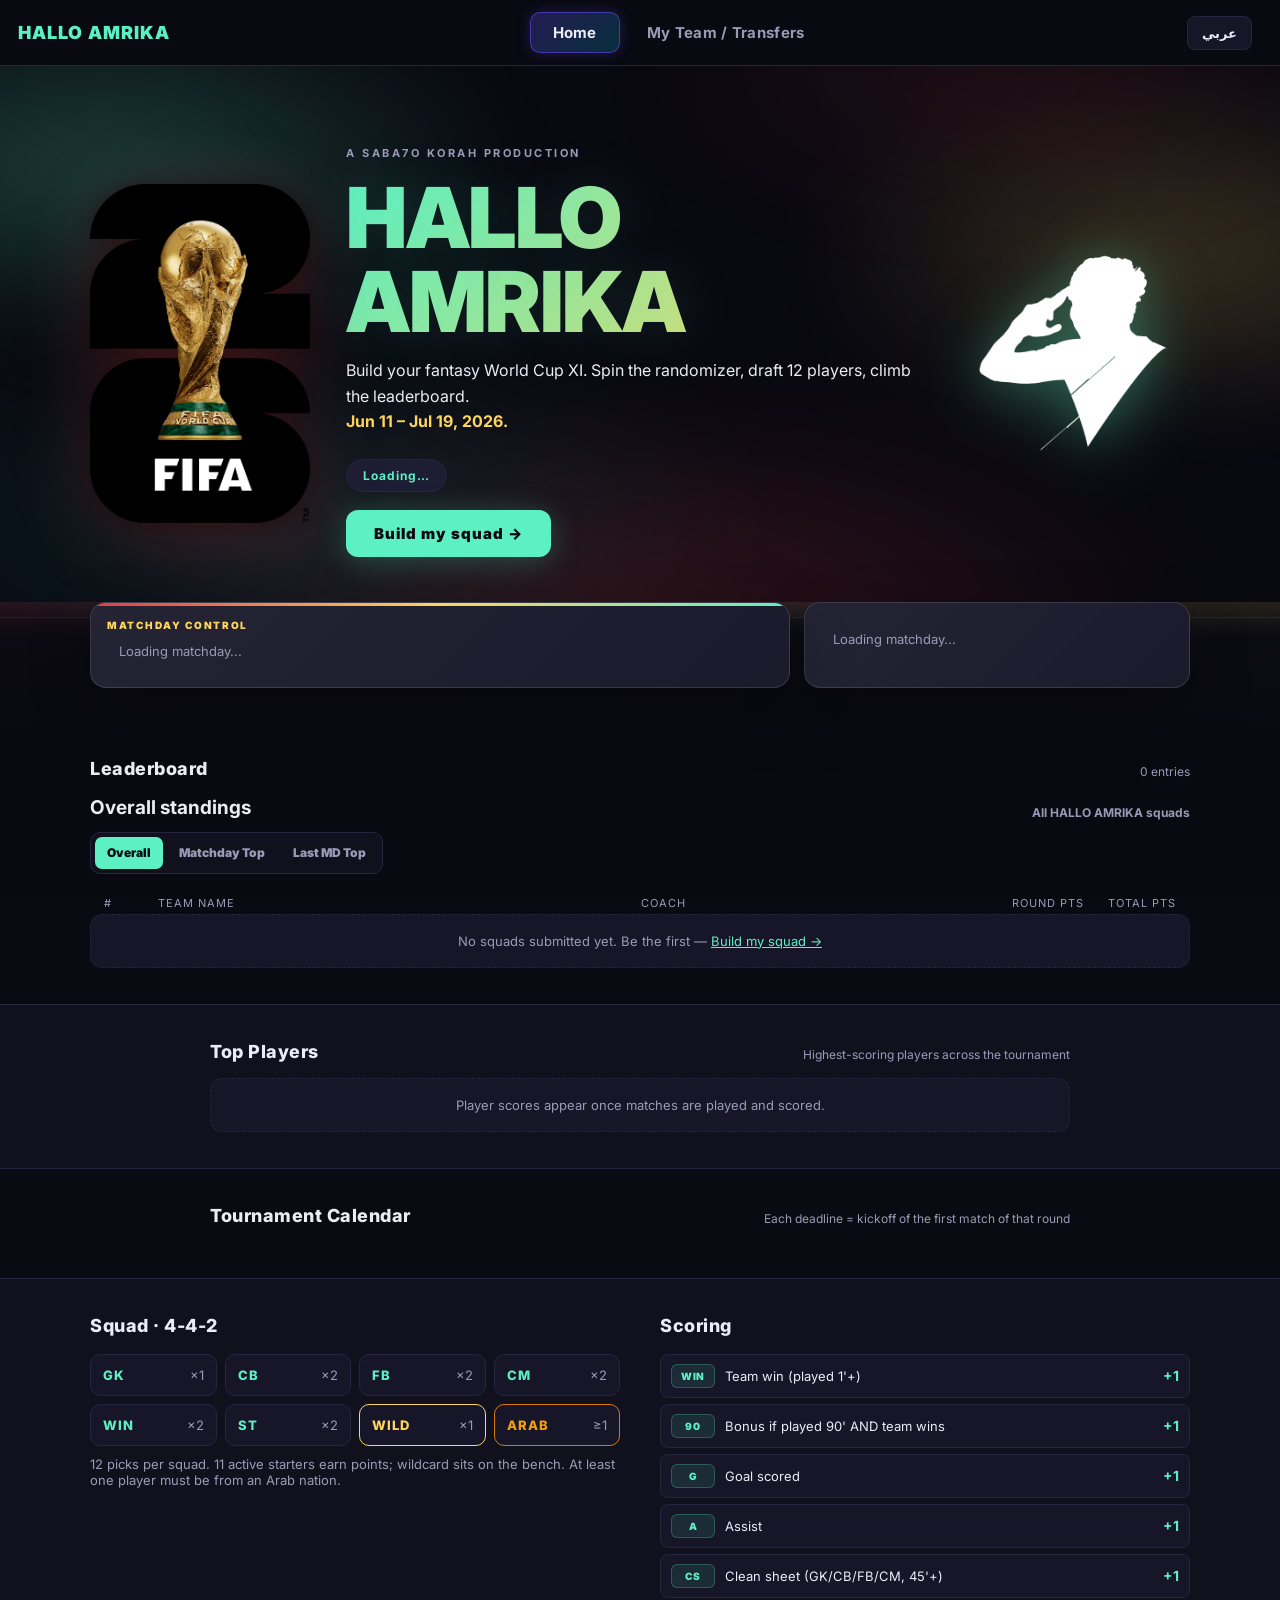
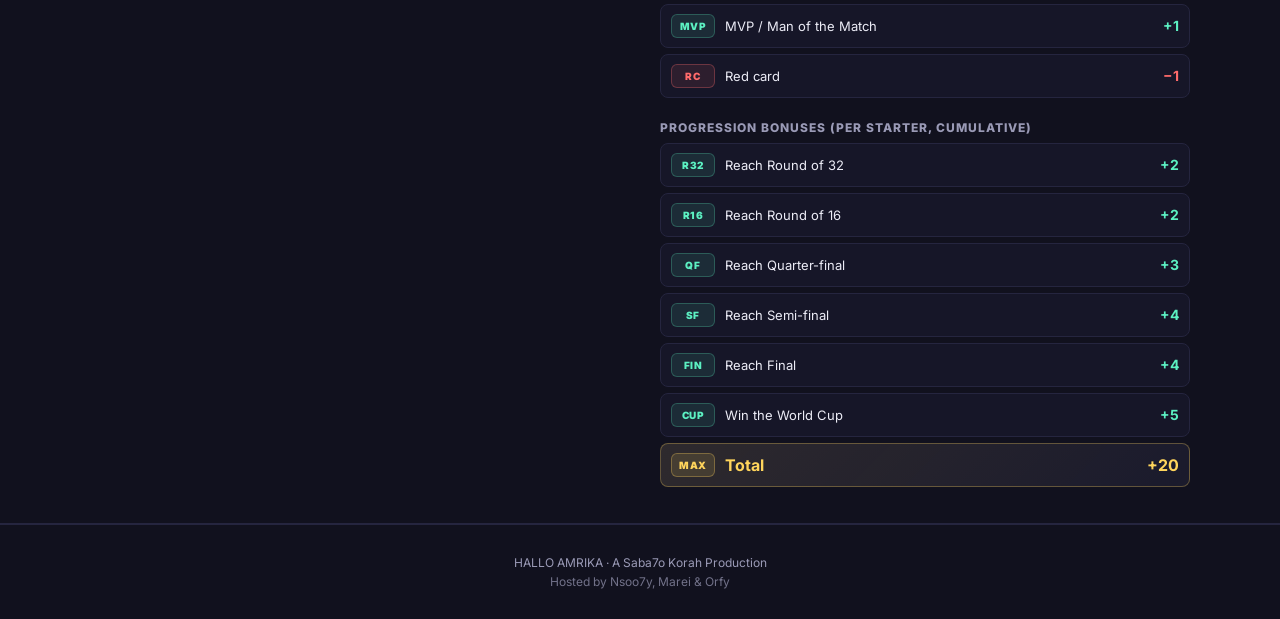
==== index.html @ 68423f2a "QF window UI copy: replace stale R16 labels with QF - tx.btn, tx.left, tx.wild.sub, tx.outpick now s" ====
<!DOCTYPE html>
<html lang="en">
<head>
<meta charset="UTF-8" />
<meta name="viewport" content="width=device-width, initial-scale=1.0" />
<title>HALLO AMRIKA · هاللو أمريكا</title>
<meta name="description" content="ابني فرقتك لتحدي صباحو كورة كأس العالم ٢٠٢٦. Spin a nation, draft 12 players, climb the leaderboard." />
<meta name="theme-color" content="#0a0a12" />

<!-- OpenGraph for WhatsApp / iMessage / Facebook -->
<meta property="og:type" content="website" />
<meta property="og:site_name" content="HALLO AMRIKA" />
<meta property="og:title" content="HALLO AMRIKA · هاللو أمريكا" />
<meta property="og:description" content="ابني فرقتك لتحدي صباحو كورة كأس العالم ٢٠٢٦. Spin, draft 12 players, climb the leaderboard." />
<meta property="og:url" content="https://halloamrika.saba7okorah.com/" />
<meta property="og:image" content="https://halloamrika.saba7okorah.com/assets/wc26-logo.png" />
<meta property="og:image:width" content="960" />
<meta property="og:image:height" content="1482" />

<!-- Twitter / X -->
<meta name="twitter:card" content="summary_large_image" />
<meta name="twitter:title" content="HALLO AMRIKA · هاللو أمريكا" />
<meta name="twitter:description" content="ابني فرقتك لتحدي صباحو كورة كأس العالم ٢٠٢٦" />
<meta name="twitter:image" content="https://halloamrika.saba7okorah.com/assets/wc26-logo.png" />
<link rel="preconnect" href="https://fonts.googleapis.com" />
<link rel="preconnect" href="https://fonts.gstatic.com" crossorigin />
<link href="https://fonts.googleapis.com/css2?family=Inter:wght@400;500;600;700;800;900&display=swap" rel="stylesheet" />
<link rel="stylesheet" href="styles.css?v=20260626-r32window" />
</head>
<body>

<header class="topbar has-menu">
  <a href="index.html" class="brand">
    <span class="brand-mark" data-i18n="brand.mark">HALLO AMRIKA</span>
  </a>
  <button class="hdr-menu-btn" type="button" aria-label="Menu" aria-expanded="false">
    <span></span><span></span><span></span>
  </button>
  <nav class="hdr-tabs">
    <a href="index.html" class="hdr-tab active" data-i18n="tab.home">Home</a>
    <a href="team.html"  class="hdr-tab"        data-i18n="tab.team">My Team</a>
  </nav>
  <div class="hdr-right">
    <button class="hdr-btn" id="langToggle" title="عربي / English">عربي</button>
    <span id="authSlot" class="auth-slot-inline"></span>
  </div>
</header>

<div id="lockBanner" data-i18n="lock.banner" style="display:none;background:linear-gradient(90deg,#1a1330,#2a1648);color:#fff;text-align:center;padding:12px 16px;font-size:14px;font-weight:600;border-bottom:1px solid var(--line);">
  🔒 Deadline passed — the site is updating. Check back soon for live standings.
</div>

<section class="hero">
  <div class="hero-inner hero-split">
    <div class="hero-art wc-art">
      <img src="assets/wc26-logo.png" alt="2026 FIFA World Cup" />
    </div>
    <div class="hero-text">
      <div class="hero-eyebrow" data-i18n="hero.eyebrow">A Saba7o Korah Production</div>
      <h1 class="hero-title" data-i18n="brand.mark">HALLO AMRIKA</h1>
      <p class="hero-tag" data-i18n="hero.tag">Build your fantasy World Cup XI. Spin the randomizer, draft 12 players, climb the leaderboard.<br/><b>Jun 11 – Jul 19, 2026.</b></p>
      <div class="hero-status" id="heroStatus" data-i18n="hero.loading">Loading…</div>
      <div>
        <a href="build.html" class="hero-cta" id="ctaBuild" data-i18n="cta.build">Build my squad →</a>
        </div>
    </div>
    <div class="hero-art saba-art">
      <img src="assets/saba7o-koraa.png" alt="Saba7o Koraa" />
    </div>
  </div>
</section>

<section class="matchday-hub" id="matchdayHub">
  <div class="matchday-inner">
    <div class="matchday-panel matchday-panel-main">
      <div class="matchday-kicker" data-i18n="hub.kicker">Matchday Control</div>
      <div id="matchdayBoard" class="matchday-board">
        <div class="hub-skeleton" data-i18n="hub.loading">Loading matchday...</div>
      </div>
    </div>
    <div class="matchday-panel user-dashboard" id="userDashboard">
      <div class="hub-skeleton" data-i18n="hub.loading">Loading matchday...</div>
    </div>
  </div>
</section>

<section class="strip strip-alt" id="mySquadStrip" style="display:none;">
  <div class="strip-inner" style="max-width:760px;">
    <div class="pool-head">
      <h2 class="strip-title" style="margin:0;" data-i18n="mysquad.title">My Squad</h2>
      <div id="mySquadMeta" class="pool-stats"></div>
    </div>
    <div id="mySquadCard"></div>
  </div>
</section>

<section class="strip" id="leaderboard">
  <div class="strip-inner">
    <div class="pool-head">
      <h2 class="strip-title" style="margin:0;" data-i18n="lb.title">Leaderboard</h2>
      <div style="display:flex;gap:10px;align-items:center;flex-wrap:wrap;">
        <button id="jumpToMeBtn" class="hdr-btn" style="display:none;font-size:11px;padding:6px 10px;" data-i18n="lb.jumpme">🎯 Jump to my rank</button>
        <div class="pool-stats" id="lbStats">0 entries</div>
      </div>
    </div>
    <div id="scoringStatusCard" class="score-status-card" style="display:none;"></div>
    <div id="myRankCard" class="my-rank-card" style="display:none;"></div>
    <div id="featuredLeagueCard" class="mini-league-card" style="display:none;"></div>

    <div class="overall-league-head">
      <h3 data-i18n="overall.title">Overall standings</h3>
      <p data-i18n="overall.sub">All HALLO AMRIKA squads</p>
    </div>

    <div class="lb-tabs" id="lbTabs" aria-label="Leaderboard views">
      <button type="button" class="lb-tab active" data-lb-mode="overall" data-i18n="lb.tab.overall">Overall</button>
      <button type="button" class="lb-tab" data-lb-mode="topscorers" data-i18n="lb.tab.topscorers">Matchday Top</button>
      <button type="button" class="lb-tab" data-lb-mode="lasttopscorers" data-i18n="lb.tab.lasttopscorers">Last MD Top</button>
    </div>
    <div class="lb-head">
      <div>#</div><div data-i18n="lb.team">TEAM NAME</div><div data-i18n="lb.owner">OWNER</div><div style="text-align:right;" data-i18n="lb.roundpts">ROUND PTS</div><div style="text-align:right;" data-i18n="lb.totalpts">TOTAL PTS</div>
    </div>
    <div class="lb-table" id="lbTable">
      <div class="lb-empty" data-i18n="lb.empty">No scoring data yet. Standings update after each match.</div>
    </div>
  </div>
</section>

<section class="strip strip-alt" id="topPlayersStrip">
  <div class="strip-inner" style="max-width:860px;">
    <div class="pool-head">
      <h2 class="strip-title" style="margin:0;" data-i18n="players.title">Top Players</h2>
      <div class="pool-stats" data-i18n="players.sub">Highest-scoring players across the tournament</div>
    </div>
    <div id="topPlayersBoard" class="pl-board">
      <div class="lb-empty" data-i18n="players.empty">Player scores appear once matches are played and scored.</div>
    </div>
  </div>
</section>

<section class="strip" id="calendar">
  <div class="strip-inner" style="max-width:860px;">
    <div class="pool-head">
      <h2 class="strip-title" style="margin:0;" data-i18n="cal.title">Tournament Calendar</h2>
      <div class="pool-stats" data-i18n="cal.sub">Deadline = kickoff of the first match of each round</div>
    </div>
    <div class="cal-grid" id="calGrid"></div>
  </div>
</section>

<section class="strip strip-alt">
  <div class="strip-inner two-col">
    <div>
      <h2 class="strip-title" data-i18n="squad.title">Squad · 4-4-2</h2>
      <div class="squad-grid">
        <div class="sq-cell"><span class="sq-pos" data-i18n="pos.gk">GK</span> <span class="sq-n">×1</span></div>
        <div class="sq-cell"><span class="sq-pos" data-i18n="pos.cb">CB</span> <span class="sq-n">×2</span></div>
        <div class="sq-cell"><span class="sq-pos" data-i18n="pos.fb">FB</span> <span class="sq-n">×2</span></div>
        <div class="sq-cell"><span class="sq-pos" data-i18n="pos.cm">CM</span> <span class="sq-n">×2</span></div>
        <div class="sq-cell"><span class="sq-pos" data-i18n="pos.win">WIN</span> <span class="sq-n">×2</span></div>
        <div class="sq-cell"><span class="sq-pos" data-i18n="pos.st">ST</span> <span class="sq-n">×2</span></div>
        <div class="sq-cell wild"><span class="sq-pos" data-i18n="pos.wild">WILD</span> <span class="sq-n">×1</span></div>
        <div class="sq-cell arab"><span class="sq-pos" data-i18n="pos.arab">ARAB</span> <span class="sq-n">≥1</span></div>
      </div>
      <p class="strip-note" data-i18n="squad.note">12 picks per squad. 11 active starters earn points; wildcard sits on the bench. At least one player must be from an Arab nation.</p>
    </div>
    <div>
      <h2 class="strip-title" data-i18n="scoring.title">Scoring</h2>
      <div class="rules-grid">
        <div class="rule-card"><span class="rule-code">WIN</span><span data-i18n="rule.win">Team win (played 1'+)</span><b>+1</b></div>
        <div class="rule-card"><span class="rule-code">90</span><span data-i18n="rule.90">Bonus if full 90'</span><b>+1</b></div>
        <div class="rule-card"><span class="rule-code">G</span><span data-i18n="rule.goal">Goal scored</span><b>+1</b></div>
        <div class="rule-card"><span class="rule-code">A</span><span data-i18n="rule.assist">Assist</span><b>+1</b></div>
        <div class="rule-card"><span class="rule-code">CS</span><span data-i18n="rule.cs">Clean sheet (GK/CB/FB/CM, 45'+)</span><b>+1</b></div>
        <div class="rule-card"><span class="rule-code">MVP</span><span data-i18n="rule.mvp">MVP / Man of the Match</span><b>+1</b></div>
        <div class="rule-card danger"><span class="rule-code">RC</span><span data-i18n="rule.red">Red card</span><b>−1</b></div>
      </div>

      <h3 class="rules-subhead" data-i18n="prog.title">Progression bonuses (per starter, cumulative)</h3>
      <div class="rules-grid progression">
        <div class="rule-card"><span class="rule-code">R32</span><span data-i18n="prog.r32">Reach Round of 32</span><b>+2</b></div>
        <div class="rule-card"><span class="rule-code">R16</span><span data-i18n="prog.r16">Reach Round of 16</span><b>+2</b></div>
        <div class="rule-card"><span class="rule-code">QF</span><span data-i18n="prog.qf">Reach Quarter-final</span><b>+3</b></div>
        <div class="rule-card"><span class="rule-code">SF</span><span data-i18n="prog.sf">Reach Semi-final</span><b>+4</b></div>
        <div class="rule-card"><span class="rule-code">FIN</span><span data-i18n="prog.final">Reach Final</span><b>+4</b></div>
        <div class="rule-card"><span class="rule-code">CUP</span><span data-i18n="prog.champ">Win the World Cup</span><b>+5</b></div>
        <div class="rule-card total"><span class="rule-code">MAX</span><span><b data-i18n="prog.total">Total</b></span><b>+20</b></div>
      </div>
    </div>
  </div>
</section>

<!-- Player Pool — hidden but kept in the DOM so audience.js (which still
     queries #poolList/#poolStats/etc.) doesn't throw on null elements.
     The Top Players widget + transfer modal replace its UX. -->
<section class="strip" style="display:none;">
  <div class="strip-inner">
    <div class="pool-head">
      <h2 class="strip-title" data-i18n="pool.title">Player Pool</h2>
      <div class="pool-stats" id="poolStats"></div>
    </div>
    <div class="pool-filters">
      <input id="filterSearch" />
      <select id="filterCat"></select>
      <select id="filterNation"></select>
      <select id="filterRole"><option value=""></option></select>
      <label class="pool-toggle"><input type="checkbox" id="filterArab" /></label>
    </div>
    <div class="pool-list" id="poolList"></div>
    <div class="pool-more" id="poolMore"></div>
  </div>
</section>

<footer class="footer">
  <div data-i18n="footer.line1">HALLO AMRIKA · A Saba7o Korah Production</div>
  <div class="footer-sub" data-i18n="footer.line2">Hosted by Nsoo7y, Marei &amp; Orfy</div>
</footer>

<script type="module" src="js/i18n.js?v=20260709-qf3"></script>
<script type="module" src="audience.js?v=20260709-qf3"></script>
</body>
</html>
---- styles.css ----
:root {
  --bg: #0a0a12;
  --bg-2: #11111e;
  --panel: #161628;
  --panel-2: #1d1d33;
  --line: #25253f;
  --text: #ececf6;
  --text-dim: #9a9ab6;
  --accent: #5cf0c2;
  --accent-2: #ffd55c;
  --wc-red: #e63946;       /* WC26 host accent — Mexico/USA/Canada warm */
  --wc-cyan: #2dd4bf;
  --pitch-green: #1d6b3a;
  --pitch-green-2: #1a5e34;
  --danger: #ff6b6b;
}

* { box-sizing: border-box; margin: 0; padding: 0; }
html, body {
  color: var(--text); font-family: "Inter", system-ui, sans-serif; min-height: 100vh;
}
body {
  background-color: var(--bg);
  position: relative;
  overflow-x: hidden;
}
/* Subtle grain layer */
body::before {
  content: "";
  position: fixed; inset: 0;
  background-image: url("data:image/svg+xml;utf8,<svg xmlns='http://www.w3.org/2000/svg' width='200' height='200'><filter id='n'><feTurbulence type='fractalNoise' baseFrequency='0.9' numOctaves='2' stitchTiles='stitch'/><feColorMatrix values='0 0 0 0 0  0 0 0 0 0  0 0 0 0 0  0 0 0 0.05 0'/></filter><rect width='100%25' height='100%25' filter='url(%23n)'/></svg>");
  pointer-events: none; z-index: 0; opacity: 0.6;
}
body > * { position: relative; z-index: 1; }
button { font-family: inherit; cursor: pointer; border: none; background: none; color: inherit; }
input { font-family: inherit; }
.hidden { display: none !important; }

/* ── topbar ──────────────────────────────── */
.topbar {
  display: flex; align-items: center; justify-content: space-between;
  padding: 12px 18px; border-bottom: 1px solid var(--line);
  background: rgba(10, 10, 18, 0.85); backdrop-filter: blur(8px);
  position: sticky; top: 0; z-index: 10;
}
.brand {
  display: flex; align-items: baseline; gap: 10px;
  text-decoration: none; color: inherit;
}
.brand-mark { font-weight: 900; letter-spacing: 1px; font-size: 18px; color: var(--accent); }
.brand-sub { color: var(--text-dim); font-size: 13px; }
.round-pill {
  background: var(--panel-2); border: 1px solid var(--line);
  padding: 6px 12px; border-radius: 999px; font-size: 12px;
  font-weight: 600; letter-spacing: 0.5px;
}
.icon-btn {
  width: 36px; height: 36px; border-radius: 8px;
  background: var(--panel); border: 1px solid var(--line);
  font-size: 18px;
}
.icon-btn:hover { background: var(--panel-2); }

.hdr-right { display: flex; align-items: center; gap: 10px; }
.hdr-btn {
  background: var(--panel); border: 1px solid var(--line);
  padding: 8px 14px; border-radius: 8px; font-size: 13px; font-weight: 700; color: var(--text);
  text-decoration: none;
}
.hdr-btn:hover { background: var(--panel-2); }
.hdr-btn.primary { background: var(--accent); color: #0a0a12; border-color: var(--accent); }
.hdr-link { color: var(--text-dim); font-size: 13px; text-decoration: none; }
.hdr-link:hover { color: var(--text); }
.hdr-email { color: var(--text-dim); font-size: 12px; }
.auth-slot-inline { display: inline-flex; align-items: center; gap: 8px; }
.hdr-menu-btn {
  display: none;
  width: 40px; height: 40px;
  place-items: center;
  gap: 4px;
  background: var(--panel);
  border: 1px solid var(--line);
  border-radius: 8px;
  padding: 9px;
}
.hdr-menu-btn span {
  display: block;
  width: 18px; height: 2px;
  border-radius: 2px;
  background: var(--text);
}
.hdr-menu-btn[aria-expanded="true"] {
  border-color: var(--accent);
  background: var(--panel-2);
}

.league-banner {
  background: var(--panel-2); border-bottom: 1px solid var(--line);
  padding: 8px 18px; font-size: 13px; text-align: center;
  color: var(--accent);
}
.league-banner b { color: var(--text); }

/* ── setup screen ────────────────────────── */
.setup { padding: 48px 20px 80px; }
.setup-inner { max-width: 720px; margin: 0 auto; text-align: center; }
.setup-title { font-size: 34px; font-weight: 800; margin-bottom: 8px; }
.setup-sub { color: var(--text-dim); margin-bottom: 36px; }
.setup-step { margin-bottom: 28px; text-align: left; }
.setup-step-label {
  font-size: 12px; letter-spacing: 1px; text-transform: uppercase;
  color: var(--text-dim); margin-bottom: 12px;
}
.formation-grid {
  display: grid; grid-template-columns: repeat(auto-fit, minmax(140px, 1fr));
  gap: 10px;
}
.formation-card {
  background: var(--panel); border: 1px solid var(--line);
  border-radius: 12px; padding: 16px; text-align: center;
  transition: border-color 0.15s, transform 0.15s;
}
.formation-card:hover { border-color: var(--accent); transform: translateY(-2px); }
.formation-card.selected { border-color: var(--accent); background: var(--panel-2); }
.formation-card-name { font-weight: 800; font-size: 18px; }
.formation-card-desc { color: var(--text-dim); font-size: 12px; margin-top: 4px; }

.setup-start {
  margin-top: 16px;
  padding: 14px 28px; background: var(--accent); color: #0a0a12;
  border-radius: 12px; font-weight: 800; font-size: 16px;
  transition: opacity 0.15s, transform 0.15s;
}
.setup-start:disabled { opacity: 0.4; cursor: not-allowed; }
.setup-start:not(:disabled):hover { transform: translateY(-2px); }

/* ── game screen ─────────────────────────── */
.game {
  display: grid; grid-template-columns: 1fr 1fr; gap: 18px;
  padding: 18px; max-width: 1240px; margin: 0 auto;
  min-height: calc(100vh - 60px);
}
@media (max-width: 900px) {
  .game { grid-template-columns: 1fr; }
}
.left-col, .pitch-col { display: flex; flex-direction: column; }

/* ── spin pane ───────────────────────────── */
.spin-pane {
  background: var(--panel); border: 1px solid var(--line); border-radius: 16px;
  padding: 32px 24px; text-align: center;
}
.pot-banner {
  display: inline-block;
  background: var(--panel-2); border: 1px solid var(--line);
  padding: 8px 16px; border-radius: 999px;
  font-size: 12px; font-weight: 700; letter-spacing: 1px;
  color: var(--accent); margin-bottom: 6px;
}
.pot-banner .pot-sub {
  color: var(--text-dim); margin-left: 6px; font-weight: 500; letter-spacing: 0.5px;
}
.reels {
  display: grid; grid-template-columns: 1fr 1.5fr; gap: 14px;
  margin: 14px 0 8px;
}
.reel {
  background: var(--bg-2); border: 1px solid var(--line); border-radius: 12px;
  padding: 18px 12px; display: flex; flex-direction: column; align-items: center;
  gap: 6px; min-height: 110px; justify-content: center;
}
.reel-label {
  font-size: 10px; letter-spacing: 1.5px; color: var(--text-dim); font-weight: 700;
}
.reel-value {
  font-size: 38px; font-weight: 900; letter-spacing: 0.5px;
}
.reel-flag .reel-value { font-size: 56px; line-height: 1; }
.reel.spinning .reel-value { animation: spin 0.06s linear infinite; }
@keyframes spin { from { transform: translateY(-3px); } to { transform: translateY(3px); } }

.reel-captions {
  display: grid; grid-template-columns: 1fr 1.5fr; gap: 14px;
  color: var(--text-dim); font-size: 11px; letter-spacing: 1px;
  margin-bottom: 22px;
}

.spin-btn {
  display: block; width: 100%; padding: 16px;
  background: var(--accent); color: #0a0a12; border-radius: 12px;
  font-weight: 900; font-size: 18px; letter-spacing: 1.5px;
  transition: transform 0.15s, opacity 0.15s;
}
.spin-btn:hover { transform: translateY(-2px); }
.spin-btn:disabled { opacity: 0.4; cursor: not-allowed; transform: none; }
.spin-hint { margin-top: 14px; color: var(--text-dim); font-size: 13px; }
.needed-hint {
  margin-top: 8px; color: var(--accent-2); font-size: 13px; font-weight: 600;
}

/* ── draft pane ──────────────────────────── */
.draft-pane {
  background: var(--panel); border: 1px solid var(--line); border-radius: 16px;
  padding: 18px; display: flex; flex-direction: column;
  flex: 1; min-height: 0;
}
.draft-head { display: flex; justify-content: space-between; align-items: center; gap: 12px; }
.draft-title { display: flex; align-items: center; gap: 8px; font-weight: 800; font-size: 18px; }
.draft-title #draftFlag { font-size: 26px; }
.draft-group {
  font-size: 11px; padding: 3px 8px; border-radius: 999px;
  background: var(--panel-2); color: var(--text-dim); font-weight: 700;
}
.draft-search {
  background: var(--bg-2); border: 1px solid var(--line); border-radius: 8px;
  padding: 8px 12px; color: var(--text); width: 180px; font-size: 13px;
}
.draft-subhead {
  display: flex; justify-content: space-between; align-items: center;
  margin: 14px 0 8px;
}
.draft-instruct { color: var(--text-dim); font-size: 12px; }
.draft-cols { display: flex; gap: 14px; font-style: normal; }
.draft-cols i {
  font-size: 10px; color: var(--text-dim); letter-spacing: 1px; font-weight: 700;
  width: 38px; text-align: center; font-style: normal;
}
.player-list {
  flex: 1; overflow-y: auto; min-height: 280px; max-height: 60vh;
  display: flex; flex-direction: column; gap: 4px;
  padding-right: 4px;
}
.player-row {
  display: grid;
  grid-template-columns: 28px 1fr 38px 38px 38px;
  gap: 8px; align-items: center;
  padding: 8px 10px; border-radius: 8px;
  background: var(--bg-2); border: 1px solid transparent;
  transition: border-color 0.1s, background 0.1s;
}
.player-row:hover { border-color: var(--accent); }
.player-row.disabled { opacity: 0.35; cursor: not-allowed; }
.player-row.disabled:hover { border-color: transparent; }
.pr-no { color: var(--text-dim); font-size: 12px; font-weight: 700; text-align: center; }
.pr-meta { display: flex; flex-direction: column; gap: 2px; min-width: 0; }
.pr-name {
  font-weight: 700; font-size: 14px; white-space: nowrap;
  overflow: hidden; text-overflow: ellipsis;
}
.pr-name .captain { font-size: 10px; color: var(--accent-2); margin-left: 4px; }
.pr-club { color: var(--text-dim); font-size: 11px; white-space: nowrap; overflow: hidden; text-overflow: ellipsis; }
.pr-pos, .pr-caps, .pr-goals { text-align: center; font-size: 13px; font-weight: 600; }
.pr-pos { color: var(--accent); }

/* ── pitch ───────────────────────────────── */
.pitch-col { gap: 8px; }
.pitch {
  position: relative; flex: 1; min-height: 440px;
  background:
    linear-gradient(180deg, var(--pitch-green) 0%, var(--pitch-green-2) 100%);
  background-image:
    repeating-linear-gradient(0deg,
      rgba(255,255,255,0.04) 0 36px,
      rgba(0,0,0,0.04) 36px 72px),
    linear-gradient(180deg, var(--pitch-green) 0%, var(--pitch-green-2) 100%);
  border-radius: 16px; border: 1px solid var(--line);
  overflow: hidden; padding: 12px;
}
.pitch-lines { position: absolute; inset: 12px; pointer-events: none; }
.pl-box {
  position: absolute; left: 25%; right: 25%; height: 60px;
  border: 2px solid rgba(255,255,255,0.22);
}
.pl-box-top { top: 0; border-top: none; }
.pl-box-bottom { bottom: 0; border-bottom: none; }
.pl-circle {
  position: absolute; left: 50%; top: 50%;
  width: 90px; height: 90px; border-radius: 50%;
  border: 2px solid rgba(255,255,255,0.22);
  transform: translate(-50%, -50%);
}
.pl-halfway {
  position: absolute; left: 0; right: 0; top: 50%; height: 0;
  border-top: 2px solid rgba(255,255,255,0.22);
}
.pl-spot {
  position: absolute; left: 50%; width: 4px; height: 4px;
  background: rgba(255,255,255,0.4); border-radius: 50%;
  transform: translateX(-50%);
}
.pl-spot-top { top: 36px; }
.pl-spot-bottom { bottom: 36px; }

.slot {
  position: absolute; transform: translate(-50%, -50%);
  display: flex; flex-direction: column; align-items: center; gap: 4px;
  width: 90px; text-align: center;
  z-index: 2;
}
.slot-pill {
  background: rgba(10, 10, 18, 0.78); border: 1.5px solid rgba(255,255,255,0.25);
  border-radius: 10px; padding: 5px 8px;
  min-width: 70px;
  font-size: 11px; font-weight: 700; color: var(--text);
  white-space: nowrap; overflow: hidden; text-overflow: ellipsis; max-width: 100px;
}
.slot.empty .slot-pill {
  background: rgba(10, 10, 18, 0.45); color: rgba(255,255,255,0.55);
  border-style: dashed;
}
.slot.next .slot-pill {
  border-color: var(--accent-2);
  box-shadow: 0 0 0 2px rgba(255, 213, 92, 0.25);
}
.slot-flag { font-size: 16px; line-height: 1; }
.slot-pos {
  font-size: 9px; letter-spacing: 1px; color: rgba(255,255,255,0.6); font-weight: 800;
}

.formation-tag {
  text-align: center; padding: 6px;
  background: var(--panel); border: 1px solid var(--line); border-radius: 8px;
  font-weight: 800; font-size: 13px; color: var(--text-dim); letter-spacing: 2px;
}

/* ── results ─────────────────────────────── */
.results { padding: 36px 20px; }
.results-inner { max-width: 760px; margin: 0 auto; text-align: center; }
.results-title { font-size: 30px; font-weight: 800; }
.results-sub { color: var(--text-dim); margin: 6px 0 22px; }
.results-pitch { min-height: 540px; max-width: 460px; margin: 0 auto 22px; }
.results-buttons { display: flex; justify-content: center; gap: 12px; }
.primary-btn {
  background: var(--accent); color: #0a0a12; padding: 12px 22px;
  border-radius: 10px; font-weight: 800;
}
.ghost-btn {
  background: var(--panel); border: 1px solid var(--line); color: var(--text);
  padding: 12px 22px; border-radius: 10px; font-weight: 700;
}
.primary-btn:hover, .ghost-btn:hover { transform: translateY(-2px); }

/* ── HALO AMRIKA landing — Aurora hero ───── */
.hero {
  padding: 80px 20px 56px;
  border-bottom: 1px solid var(--line);
  text-align: center;
  position: relative;
  overflow: hidden;
  isolation: isolate;
}
.hero::before, .hero::after {
  content: "";
  position: absolute;
  top: -30%; left: -20%;
  width: 140%; height: 160%;
  background:
    radial-gradient(ellipse 40% 30% at 20% 30%, rgba(92, 240, 194, 0.30), transparent 60%),
    radial-gradient(ellipse 35% 28% at 80% 40%, rgba(255, 213, 92, 0.26), transparent 60%),
    radial-gradient(ellipse 50% 35% at 50% 80%, rgba(230, 57, 70, 0.22), transparent 65%);
  filter: blur(60px);
  z-index: -1;
  animation: aurora 28s ease-in-out infinite alternate;
  opacity: 0.9;
}
.hero::after {
  animation-duration: 38s;
  animation-direction: alternate-reverse;
  background:
    radial-gradient(ellipse 35% 25% at 70% 20%, rgba(230, 57, 70, 0.22), transparent 60%),
    radial-gradient(ellipse 45% 35% at 30% 70%, rgba(45, 212, 191, 0.22), transparent 60%);
  opacity: 0.6;
}
@keyframes aurora {
  0%   { transform: translate(0%, 0%)    rotate(0deg)   scale(1); }
  25%  { transform: translate(4%, -3%)   rotate(8deg)   scale(1.05); }
  50%  { transform: translate(-3%, 5%)   rotate(-6deg)  scale(0.98); }
  75%  { transform: translate(6%, 2%)    rotate(10deg)  scale(1.08); }
  100% { transform: translate(-4%, -4%)  rotate(-4deg)  scale(1.02); }
}
@media (prefers-reduced-motion: reduce) {
  .hero::before, .hero::after { animation: none; }
}
.hero-inner { max-width: 760px; margin: 0 auto; }
.hero-split {
  display: flex; gap: 36px; align-items: center; justify-content: center;
  max-width: 1100px;
  text-align: left;
}
.hero-text { min-width: 0; flex: 1 1 auto; max-width: 640px; }
.hero-art {
  flex: 0 0 auto;
  width: 220px; max-width: 24vw;
  animation: float 6s ease-in-out infinite alternate;
}
.hero-art img { width: 100%; height: auto; display: block; }
.hero-art.saba-art img {
  /* Silhouette is pure black on white → invert to white silhouette to
     show against the dark theme. */
  filter: invert(1);
}
.hero-art.saba-art {
  filter: drop-shadow(0 12px 36px rgba(92, 240, 194, 0.30))
          drop-shadow(0 0 18px rgba(92, 240, 194, 0.15));
}
.hero-art.wc-art {
  filter: drop-shadow(0 12px 36px rgba(230, 57, 70, 0.22))
          drop-shadow(0 4px 12px rgba(0, 0, 0, 0.6));
  animation-direction: alternate-reverse;
  animation-duration: 7s;
}
@keyframes float {
  0%   { transform: translateY(0) rotate(-1deg); }
  100% { transform: translateY(-12px) rotate(2deg); }
}
@media (max-width: 820px) {
  .hero-split { flex-direction: column; text-align: center; }
  .hero-art   { width: 130px; max-width: 36vw; margin: 4px auto; }
  .hero-art.wc-art   { order: 0; }
  .hero-text         { order: 1; }
  .hero-art.saba-art { order: 2; }
}
[dir="rtl"] .hero-split { text-align: right; flex-direction: row-reverse; }
@media (max-width: 820px) {
  [dir="rtl"] .hero-split { flex-direction: column-reverse; text-align: center; }
}
.hero-eyebrow {
  font-size: 11px; letter-spacing: 2.5px; color: var(--text-dim);
  text-transform: uppercase; margin-bottom: 16px; font-weight: 700;
}
.hero-title {
  font-size: clamp(40px, 8vw, 84px); font-weight: 900; letter-spacing: -1.5px;
  background: linear-gradient(135deg, var(--accent) 0%, var(--accent-2) 50%, var(--wc-red) 100%);
  background-size: 200% 200%;
  -webkit-background-clip: text; background-clip: text; color: transparent;
  margin-bottom: 14px; line-height: 1;
  animation: title-shimmer 8s ease-in-out infinite alternate;
  text-shadow: 0 0 60px rgba(92, 240, 194, 0.15);
}
@keyframes title-shimmer {
  0%   { background-position: 0% 50%; }
  100% { background-position: 100% 50%; }
}
.hero-tag { color: var(--text); font-size: 16px; line-height: 1.6; margin-bottom: 24px; }
.hero-tag b { color: var(--accent-2); }
.hero-status {
  display: inline-block;
  background: var(--panel-2); border: 1px solid var(--line);
  padding: 8px 16px; border-radius: 999px;
  font-size: 12px; font-weight: 700; letter-spacing: 1px; color: var(--accent);
}
.hero-status.is-transfer {
  display: inline-flex;
  flex-wrap: wrap;
  align-items: center;
  justify-content: center;
  gap: 4px 8px;
  max-width: min(100%, 560px);
  line-height: 1.45;
  letter-spacing: 0.3px;
  white-space: normal;
}
.hero-status .hs-date { color: var(--text); }
.hero-cta {
  display: inline-block; margin-top: 18px;
  padding: 14px 28px; background: var(--accent); color: #0a0a12;
  border-radius: 12px; font-weight: 900; font-size: 15px; letter-spacing: 1px;
  text-decoration: none;
  transition: transform 0.18s, box-shadow 0.18s;
  box-shadow: 0 4px 30px rgba(92, 240, 194, 0.25);
  position: relative;
  overflow: hidden;
}
.hero-cta:hover {
  transform: translateY(-2px);
  box-shadow: 0 8px 40px rgba(92, 240, 194, 0.45);
}
.hero-cta::after {
  content: ""; position: absolute; inset: 0;
  background: linear-gradient(110deg, transparent 30%, rgba(255,255,255,0.35) 50%, transparent 70%);
  transform: translateX(-100%);
  transition: transform 0.6s;
}
.hero-cta:hover::after { transform: translateX(100%); }
.hero-cta.ghost {
  background: var(--panel); border: 1px solid var(--line);
  color: var(--text); margin-left: 10px;
}

@media (max-width: 640px) {
  .hero-status {
    display: block;
    max-width: 100%;
    border-radius: 12px;
    line-height: 1.45;
    letter-spacing: 0.2px;
    white-space: normal;
  }
  .hero-status.is-transfer {
    display: flex;
    flex-direction: column;
    align-items: center;
    gap: 2px;
    padding: 10px 12px;
  }
}

/* ── matchday command strip ───────────────── */
.matchday-hub {
  padding: 0 20px 34px;
  margin-top: -16px;
  background:
    linear-gradient(180deg, rgba(10,10,18,0) 0%, rgba(10,10,18,0.92) 28%, var(--bg) 100%),
    linear-gradient(90deg, rgba(230,57,70,0.14), rgba(92,240,194,0.08) 42%, rgba(255,213,92,0.12));
}
.matchday-inner {
  max-width: 1100px;
  margin: 0 auto;
  display: grid;
  grid-template-columns: minmax(0, 1.45fr) minmax(320px, 0.8fr);
  gap: 14px;
}
.matchday-panel {
  min-width: 0;
  background:
    linear-gradient(135deg, rgba(255,255,255,0.06), rgba(255,255,255,0.02)),
    var(--panel);
  border: 1px solid rgba(255,255,255,0.12);
  border-radius: 16px;
  padding: 16px;
  box-shadow: 0 22px 60px rgba(0,0,0,0.28);
}
.matchday-panel-main {
  position: relative;
  overflow: hidden;
}
.matchday-panel-main::before {
  content: "";
  position: absolute;
  inset: 0 0 auto 0;
  height: 3px;
  background: linear-gradient(90deg, var(--wc-red), var(--accent-2), var(--accent));
}
.matchday-kicker,
.dash-kicker {
  color: var(--accent-2);
  font-size: 10px;
  font-weight: 900;
  letter-spacing: 1.7px;
  text-transform: uppercase;
}
.md-topline {
  display: flex;
  align-items: flex-start;
  justify-content: space-between;
  gap: 14px;
  margin-top: 6px;
  margin-bottom: 14px;
}
.md-title {
  font-size: 24px;
  line-height: 1;
  font-weight: 900;
  letter-spacing: 0;
}
.md-date {
  margin-top: 6px;
  color: var(--text-dim);
  font-size: 12px;
  font-weight: 700;
}
.md-pill {
  flex: 0 0 auto;
  border-radius: 999px;
  padding: 7px 11px;
  font-size: 11px;
  font-weight: 900;
  letter-spacing: 0.7px;
  color: #0a0a12;
  background: var(--accent);
}
.md-pill.live { background: var(--wc-red); color: #fff; }
.md-pill.queued { background: #7aa6ff; color: #07101f; }
.md-pill.scored { background: var(--accent); }
.md-pill.upcoming { background: var(--accent-2); }
.md-games {
  display: grid;
  grid-template-columns: repeat(2, minmax(0, 1fr));
  gap: 8px;
}
.md-game {
  min-width: 0;
  background: rgba(10,10,18,0.52);
  border: 1px solid rgba(255,255,255,0.09);
  border-radius: 12px;
  padding: 11px;
}
.md-game.live { border-color: rgba(230,57,70,0.55); box-shadow: inset 0 0 0 1px rgba(230,57,70,0.18); }
.md-game.scored { border-color: rgba(92,240,194,0.28); }
.md-game.queued { border-color: rgba(122,166,255,0.38); }
.md-status {
  color: var(--text-dim);
  font-size: 9px;
  font-weight: 900;
  letter-spacing: 1.2px;
  text-transform: uppercase;
  margin-bottom: 8px;
}
.md-game.live .md-status { color: #ff7b83; }
.md-game.scored .md-status { color: var(--accent); }
.md-game.queued .md-status { color: #9bbcff; }
.md-sides {
  display: grid;
  grid-template-columns: minmax(0, 1fr) auto minmax(0, 1fr);
  gap: 8px;
  align-items: center;
  font-size: 13px;
  font-weight: 900;
}
.md-sides span:first-child,
.md-sides span:last-child {
  min-width: 0;
  overflow: hidden;
  text-overflow: ellipsis;
  white-space: nowrap;
}
.md-sides span:last-child { text-align: right; }
.md-score {
  min-width: 48px;
  text-align: center;
  padding: 5px 8px;
  border-radius: 8px;
  background: #f5f1df;
  color: #101018;
  font-size: 16px;
  font-weight: 900;
}
.md-time {
  min-width: 54px;
  text-align: center;
  color: var(--accent-2);
  font-size: 12px;
  font-weight: 900;
}
.md-meta {
  margin-top: 8px;
  color: var(--text-dim);
  font-size: 11px;
}
.user-dashboard {
  display: flex;
  flex-direction: column;
  gap: 13px;
}
.dash-head {
  display: flex;
  justify-content: space-between;
  gap: 12px;
  align-items: flex-start;
}
.dash-team {
  margin-top: 5px;
  font-size: 19px;
  font-weight: 900;
  line-height: 1.1;
  overflow-wrap: anywhere;
}
.dash-link {
  flex: 0 0 auto;
  text-decoration: none;
  color: #0a0a12;
  background: var(--accent);
  border-radius: 8px;
  padding: 7px 10px;
  font-size: 11px;
  font-weight: 900;
}
.dash-grid {
  display: grid;
  grid-template-columns: repeat(2, minmax(0, 1fr));
  gap: 8px;
}
.dash-stat {
  background: rgba(10,10,18,0.45);
  border: 1px solid rgba(255,255,255,0.08);
  border-radius: 11px;
  padding: 11px;
}
.dash-stat.primary {
  background: linear-gradient(135deg, rgba(92,240,194,0.16), rgba(255,213,92,0.06));
  border-color: rgba(92,240,194,0.34);
}
.dash-stat span,
.dash-move span {
  display: block;
  color: var(--text-dim);
  font-size: 10px;
  font-weight: 900;
  letter-spacing: 1px;
  text-transform: uppercase;
}
.dash-stat b {
  display: block;
  margin-top: 4px;
  color: var(--text);
  font-size: 24px;
  line-height: 1;
  font-weight: 900;
}
.dash-stat.primary b { color: var(--accent); }
.dash-move {
  display: flex;
  justify-content: space-between;
  gap: 10px;
  align-items: center;
  padding: 10px 11px;
  background: rgba(10,10,18,0.42);
  border: 1px solid rgba(255,255,255,0.08);
  border-radius: 11px;
}
.dash-move b {
  font-size: 18px;
  font-weight: 900;
}
.dash-move.up b { color: #4ade80; }
.dash-move.down b { color: var(--danger); }
.dash-move.flat b { color: var(--text-dim); }
.dash-guest-title {
  font-size: 21px;
  font-weight: 900;
  line-height: 1.1;
}
.dash-guest-copy {
  color: var(--text-dim);
  font-size: 13px;
  line-height: 1.45;
}
.hub-skeleton {
  color: var(--text-dim);
  font-size: 13px;
  padding: 12px;
}
@media (max-width: 860px) {
  .matchday-inner { grid-template-columns: 1fr; }
}
@media (max-width: 560px) {
  .matchday-hub { padding-left: 12px; padding-right: 12px; }
  .matchday-panel { padding: 13px; border-radius: 14px; }
  .md-topline { flex-direction: column; align-items: stretch; }
  .md-pill { align-self: flex-start; }
  .md-games { grid-template-columns: 1fr; }
  .md-title { font-size: 21px; }
  .md-sides { font-size: 12px; gap: 6px; }
  .md-score { min-width: 44px; font-size: 15px; }
}

/* ── strips (sections) ───────────────────── */
.strip { padding: 36px 20px; }
.strip-alt { background: var(--bg-2); border-top: 1px solid var(--line); border-bottom: 1px solid var(--line); }
.strip-inner { max-width: 1100px; margin: 0 auto; }
.strip-title {
  font-size: 18px; font-weight: 800; margin-bottom: 18px;
  letter-spacing: 0.5px;
}
.strip-note { color: var(--text-dim); font-size: 13px; margin-top: 10px; }
.two-col { display: grid; grid-template-columns: 1fr 1fr; gap: 40px; }
@media (max-width: 720px) { .two-col { grid-template-columns: 1fr; gap: 30px; } }

/* ── squad cells (rules summary on landing) ── */
.squad-grid {
  display: grid; grid-template-columns: repeat(4, 1fr); gap: 8px;
}
.sq-cell {
  background: var(--panel); border: 1px solid var(--line); border-radius: 10px;
  padding: 12px; display: flex; justify-content: space-between; align-items: center;
}
.sq-pos { font-weight: 800; color: var(--accent); font-size: 13px; letter-spacing: 1px; }
.sq-n   { font-size: 13px; color: var(--text-dim); }
.sq-cell.wild { border-color: var(--accent-2); }
.sq-cell.wild .sq-pos { color: var(--accent-2); }
.sq-cell.arab { border-color: #d97706; }
.sq-cell.arab .sq-pos { color: #f59e0b; }

/* ── rules table ─────────────────────────── */
.rules { width: 100%; border-collapse: collapse; font-size: 14px; }
.rules td { padding: 8px 10px; border-bottom: 1px solid var(--line); }
.rules td:last-child { text-align: right; font-weight: 800; color: var(--accent); width: 80px; }
.rules-subhead {
  margin-top: 22px; margin-bottom: 8px;
  font-size: 12px; letter-spacing: 1px; color: var(--text-dim);
  font-weight: 800; text-transform: uppercase;
}
.rules-total td { padding-top: 12px !important; border-top: 2px solid var(--line) !important; border-bottom: none !important; }
.rules-total td:last-child { color: var(--accent-2); font-size: 16px; }
.rules-grid {
  display: grid;
  grid-template-columns: 1fr;
  gap: 6px;
}
.rule-card {
  display: grid;
  grid-template-columns: 44px minmax(0, 1fr) 48px;
  gap: 10px;
  align-items: center;
  min-height: 44px;
  padding: 9px 10px;
  background: var(--panel);
  border: 1px solid var(--line);
  border-radius: 8px;
  font-size: 13px;
}
.rule-card .rule-code {
  display: inline-flex;
  align-items: center;
  justify-content: center;
  min-width: 34px;
  min-height: 24px;
  border-radius: 6px;
  background: rgba(92,240,194,0.10);
  border: 1px solid rgba(92,240,194,0.24);
  color: var(--accent);
  font-size: 10px;
  font-weight: 900;
  letter-spacing: 0.6px;
}
.rule-card b {
  color: var(--accent);
  text-align: right;
  font-size: 14px;
}
.rule-card.danger .rule-code {
  background: rgba(255,107,107,0.10);
  border-color: rgba(255,107,107,0.30);
  color: var(--danger);
}
.rule-card.danger b { color: var(--danger); }
.rule-card.total {
  border-color: rgba(255,213,92,0.30);
  background: linear-gradient(135deg, rgba(255,213,92,0.10), rgba(255,255,255,0.02)), var(--panel);
}
.rule-card.total .rule-code {
  background: rgba(255,213,92,0.12);
  border-color: rgba(255,213,92,0.30);
  color: var(--accent-2);
}
.rule-card.total b:last-child {
  color: var(--accent-2);
  font-size: 16px;
}

/* ── leaderboard ─────────────────────────── */
.lb-table { display: flex; flex-direction: column; gap: 6px; }
.lb-tabs {
  display: inline-flex;
  flex-wrap: wrap;
  gap: 4px;
  padding: 4px;
  margin: 2px 0 12px;
  max-width: 100%;
  background: var(--bg-2);
  border: 1px solid var(--line);
  border-radius: 10px;
}
.lb-tab {
  min-height: 32px;
  padding: 0 12px;
  border: 0;
  border-radius: 7px;
  background: transparent;
  color: var(--text-dim);
  font-family: inherit;
  font-size: 12px;
  font-weight: 900;
  white-space: nowrap;
  cursor: pointer;
}
.lb-tab.active {
  color: #0a0a12;
  background: var(--accent);
}
.lb-tab:not(.active):hover {
  color: var(--text);
  background: rgba(255,255,255,0.05);
}
.lb-head, .lb-row {
  display: grid;
  grid-template-columns: 44px minmax(0, 1.35fr) minmax(0, 1fr) 82px 82px;
  gap: 10px; align-items: center;
  padding: 10px 14px;
}
.lb-head {
  font-size: 11px; color: var(--text-dim); letter-spacing: 1px; padding-bottom: 4px;
}
.lb-row {
  background: var(--panel); border: 1px solid var(--line); border-radius: 10px;
}
.lb-row.me { border-color: var(--accent); background: linear-gradient(180deg, var(--panel) 0%, var(--panel-2) 100%); }
.lb-row.flash {
  animation: rowFlash 1.8s ease-out;
}
.lb-pager {
  display: flex;
  align-items: center;
  justify-content: center;
  gap: 10px;
  padding: 14px 0 4px;
  color: var(--text-dim);
  font-size: 12px;
  font-weight: 700;
}
.lb-page-btn {
  margin: 0;
  min-width: 96px;
  padding: 9px 12px;
}
.lb-page-btn:disabled {
  opacity: 0.35;
  cursor: not-allowed;
}
.mini-league-card {
  margin: 0 0 16px;
  padding: 14px;
  border: 1px solid rgba(92,240,194,0.24);
  border-radius: 12px;
  background:
    linear-gradient(135deg, rgba(92,240,194,0.10), rgba(255,213,92,0.07)),
    var(--panel);
  box-shadow: 0 12px 36px rgba(0,0,0,0.20);
}
.mini-league-head {
  display: flex;
  align-items: flex-start;
  justify-content: space-between;
  gap: 14px;
  margin-bottom: 8px;
}
.mini-league-head h3 {
  margin: 0;
  color: var(--text);
  font-size: 18px;
  line-height: 1.2;
}
.mini-league-head p {
  margin: 4px 0 0;
  color: var(--text-dim);
  font-size: 12px;
}
.mini-league-stat {
  flex: 0 0 auto;
  padding: 6px 9px;
  border: 1px solid rgba(255,213,92,0.28);
  border-radius: 8px;
  color: var(--accent-2);
  background: rgba(255,213,92,0.08);
  font-size: 11px;
  font-weight: 900;
}
.mini-league-card .lb-head {
  padding-top: 4px;
}
.mini-league-board .lb-row {
  background: rgba(255,255,255,0.035);
}
.mini-global {
  display: block;
  margin-top: 2px;
  color: var(--text-dim);
  font-size: 10px;
  font-weight: 700;
}
.overall-league-head {
  display: flex;
  align-items: flex-end;
  justify-content: space-between;
  gap: 14px;
  margin: 18px 0 10px;
}
.overall-league-head h3 {
  margin: 0;
  color: var(--text);
  font-size: 19px;
  line-height: 1.2;
}
.overall-league-head p {
  margin: 0;
  color: var(--text-dim);
  font-size: 12px;
  font-weight: 700;
}

/* ── My Rank persistent card ─────────────────────────────────── */
.my-rank-card {
  background: linear-gradient(135deg, var(--panel-2) 0%, var(--panel) 100%);
  border: 1.5px solid var(--accent);
  border-radius: 12px;
  padding: 12px 16px;
  margin-bottom: 14px;
  cursor: pointer;
  transition: transform 0.15s, box-shadow 0.15s;
  box-shadow: 0 4px 20px rgba(92, 240, 194, 0.18);
}
.my-rank-card:hover { transform: translateY(-2px); box-shadow: 0 8px 30px rgba(92, 240, 194, 0.28); }
.my-rank-card .mr-label {
  font-size: 10px; letter-spacing: 1.5px; color: var(--accent);
  font-weight: 800; text-transform: uppercase; margin-bottom: 6px;
}
.my-rank-card .mr-row {
  display: grid; grid-template-columns: auto 1fr auto; gap: 14px; align-items: center;
}
.my-rank-card .mr-rank {
  font-size: 28px; font-weight: 900; color: var(--accent);
  line-height: 1;
}
.my-rank-card .mr-team {
  font-weight: 800; font-size: 16px;
  overflow: hidden; text-overflow: ellipsis; white-space: nowrap;
}
.my-rank-card .mr-form { font-weight: 400; font-size: 11px; color: var(--text-dim); margin-left: 6px; }
.my-rank-card .mr-pts {
  font-weight: 900; font-size: 22px; color: var(--accent-2);
}
@keyframes rowFlash {
  0%   { box-shadow: 0 0 0 4px var(--accent-2); transform: scale(1.02); }
  100% { box-shadow: 0 0 0 0 transparent;       transform: scale(1); }
}
.lb-rank { font-weight: 800; color: var(--accent); font-size: 16px; display: flex; align-items: center; gap: 6px; }
.lb-mv { font-size: 11px; font-weight: 700; }
.lb-mv.up   { color: #4ade80; }
.lb-mv.down { color: var(--danger); }
.lb-mv.same { color: var(--text-dim); opacity: 0.6; }
.lb-mv.new {
  background: rgba(255,213,92,0.15);
  border: 1px solid rgba(255,213,92,0.4);
  color: var(--accent-2);
  padding: 1px 6px; border-radius: 4px;
  font-size: 9px; letter-spacing: 1px;
}
.lb-team { font-weight: 700; }
.lb-team .lb-form { color: var(--text-dim); font-weight: 400; font-size: 11px; margin-left: 6px; }
.lb-owner { color: var(--text-dim); font-size: 13px; overflow: hidden; text-overflow: ellipsis; white-space: nowrap; }
.lb-round-pts,
.lb-pts {
  text-align: right;
  font-weight: 800;
  font-size: 16px;
}
.lb-round-pts {
  color: var(--accent);
}
.lb-empty {
  color: var(--text-dim); font-size: 13px; padding: 18px; text-align: center;
  background: var(--panel); border: 1px dashed var(--line); border-radius: 12px;
}

.score-status-card {
  display: grid;
  grid-template-columns: auto 1fr;
  gap: 10px 14px;
  align-items: center;
  margin: -2px 0 14px;
  padding: 12px 14px;
  background: var(--panel);
  border: 1px solid var(--line);
  border-radius: 10px;
}
.score-status-card::before {
  content: "";
  width: 10px;
  height: 10px;
  border-radius: 50%;
  background: var(--text-dim);
  box-shadow: 0 0 0 4px rgba(154,154,182,0.12);
}
.score-status-card.live::before {
  background: var(--accent-2);
  box-shadow: 0 0 0 4px rgba(255,213,92,0.14);
}
.score-status-card.queued::before {
  background: #7aa6ff;
  box-shadow: 0 0 0 4px rgba(122,166,255,0.14);
}
.score-status-card.updating::before {
  background: var(--accent);
  box-shadow: 0 0 0 4px rgba(92,240,194,0.16);
}
.score-status-card.updated::before {
  background: var(--accent);
}
.score-status-title {
  color: var(--text);
  font-size: 12px;
  font-weight: 900;
  letter-spacing: 0.7px;
  text-transform: uppercase;
}
.score-status-body {
  grid-column: 2;
  color: var(--text-dim);
  font-size: 13px;
  line-height: 1.45;
}
@media (max-width: 540px) {
  .score-status-card {
    grid-template-columns: auto 1fr;
    align-items: start;
  }
  .score-status-body {
    grid-column: 1 / -1;
  }
}

/* ── tournament calendar ─────────────────────────────────────── */
.cal-grid {
  display: flex; flex-direction: column; gap: 6px;
}
.cal-row {
  display: grid; grid-template-columns: 1fr 1.2fr auto; gap: 14px; align-items: center;
  padding: 12px 16px; background: var(--panel); border: 1px solid var(--line); border-radius: 10px;
  transition: border-color 0.1s;
}
.cal-row:hover { border-color: var(--accent); }
.cal-row.past { opacity: 0.55; }
.cal-name { font-weight: 800; font-size: 15px; }
.cal-date { color: var(--text-dim); font-size: 13px; }
.cal-tz   { font-size: 10px; opacity: 0.6; letter-spacing: 1px; margin-left: 4px; }
.cal-cd   { font-weight: 700; font-size: 13px; color: var(--accent); text-align: right; min-width: 110px; }
.cal-locked { color: var(--text-dim); font-weight: 600; }
@media (max-width: 600px) {
  .cal-row { grid-template-columns: 1fr; gap: 4px; padding: 12px; }
  .cal-cd  { text-align: left; }
}
@media (max-width: 540px) {
  .mini-league-head {
    flex-direction: column;
    gap: 8px;
  }
  .mini-league-stat {
    align-self: flex-start;
  }
  .overall-league-head {
    align-items: flex-start;
    flex-direction: column;
    gap: 4px;
  }
  .mini-league-card .lb-head,
  .mini-league-card .lb-row {
    grid-template-columns: 30px minmax(0, 1.15fr) minmax(0, 0.85fr) 46px 46px;
    gap: 8px;
    padding-inline: 10px;
  }
  .lb-head,
  .lb-row {
    grid-template-columns: 30px minmax(0, 1.15fr) minmax(0, 0.85fr) 46px 46px;
    gap: 8px;
    padding-inline: 10px;
  }
  .lb-round-pts,
  .lb-pts {
    font-size: 14px;
  }
}

.lb-locked-card {
  background: linear-gradient(135deg, var(--panel-2) 0%, var(--panel) 100%);
  border: 1.5px dashed var(--accent-2);
  border-radius: 14px;
  padding: 28px 24px;
  text-align: center;
  color: var(--text);
  font-size: 15px;
  font-weight: 600;
  line-height: 1.6;
}

/* ── player pool ─────────────────────────── */
.pool-head { display: flex; justify-content: space-between; align-items: end; margin-bottom: 16px; flex-wrap: wrap; gap: 8px; }
.pool-stats { color: var(--text-dim); font-size: 12px; }
.pool-filters {
  display: flex; gap: 8px; align-items: center; flex-wrap: wrap;
  margin-bottom: 14px;
}
.pool-select {
  background: var(--bg-2); border: 1px solid var(--line); border-radius: 8px;
  padding: 8px 10px; color: var(--text); font-size: 13px; font-family: inherit;
}
.pool-toggle { display: flex; align-items: center; gap: 6px; color: var(--text-dim); font-size: 13px; cursor: pointer; }
.pool-toggle input { accent-color: var(--accent); }

.pool-list { display: flex; flex-direction: column; gap: 4px; }
.pool-row {
  display: grid;
  grid-template-columns: 32px 1fr auto 38px;
  gap: 10px; align-items: center;
  padding: 8px 12px;
  background: var(--panel); border: 1px solid var(--line); border-radius: 8px;
  transition: border-color 0.1s;
}
.pool-row:hover { border-color: var(--accent); }
.pr-flag { font-size: 18px; line-height: 1; }
.pr-meta { min-width: 0; }
.pr-name { font-weight: 700; font-size: 14px; white-space: nowrap; overflow: hidden; text-overflow: ellipsis; }
.pr-club { font-size: 11px; color: var(--text-dim); white-space: nowrap; overflow: hidden; text-overflow: ellipsis; }
.pr-roles { display: flex; gap: 3px; flex-wrap: wrap; }
.pr-cat { font-size: 11px; font-weight: 800; text-align: center; padding: 3px 0; border-radius: 4px; min-width: 32px; }
.pr-cat.cat-1 { background: rgba(92, 240, 194, 0.18); color: var(--accent); }
.pr-cat.cat-2 { background: rgba(120, 220, 200, 0.16); color: #6ed8b8; }
.pr-cat.cat-3 { background: rgba(255, 213, 92, 0.18); color: var(--accent-2); }
.pr-cat.cat-4 { background: rgba(255, 180, 100, 0.16); color: #ffb464; }
.pr-cat.cat-5 { background: rgba(255, 120, 120, 0.16); color: #ff8888; }
.pr-cat.cat-6 { background: rgba(154, 154, 182, 0.16); color: var(--text-dim); }

.role-chip {
  font-size: 9px; font-weight: 800; letter-spacing: 0.5px;
  padding: 2px 6px; border-radius: 4px;
  background: var(--bg-2); border: 1px solid var(--line); color: var(--text-dim);
}
.role-chip.role-GK  { color: #ffd55c; border-color: #5e4a14; }
.role-chip.role-CB  { color: #7aa6ff; border-color: #3b4e7d; }
.role-chip.role-FB  { color: #8dc7f0; border-color: #3b5b75; }
.role-chip.role-CM  { color: #5cf0c2; border-color: #1e6b54; }
.role-chip.role-WIN { color: #ff8e8e; border-color: #6b2a2a; }
.role-chip.role-ST  { color: #ffb454; border-color: #6b4a14; }

.pool-more { margin-top: 14px; text-align: center; }
.pool-more .ghost-btn { padding: 10px 18px; font-size: 13px; }

/* ── footer ──────────────────────────────── */
.footer {
  padding: 30px 20px; border-top: 1px solid var(--line);
  text-align: center; color: var(--text-dim); font-size: 12px;
  background: var(--bg-2);
}
.footer-sub { margin-top: 4px; opacity: 0.7; }

/* ── RTL polish ──────────────────────────────────────────────── */
[dir="rtl"] .brand { flex-direction: row-reverse; }
[dir="rtl"] .hdr-right { flex-direction: row-reverse; }
[dir="rtl"] .club-crest,
[dir="rtl"] .club-badge { margin-right: 0; margin-left: 4px; }
[dir="rtl"] .cand-pick { letter-spacing: 0; }
[dir="rtl"] .lb-head,
[dir="rtl"] .lb-row { direction: rtl; }
[dir="rtl"] .lb-round-pts,
[dir="rtl"] .lb-pts { text-align: left; }
[dir="rtl"] .role-chip { letter-spacing: 0; }
[dir="rtl"] .hero-cta.ghost { margin-left: 0; margin-right: 10px; }

/* ── build (squad builder) ───────────────── */
.build {
  display: grid; grid-template-columns: 1.2fr 1fr; gap: 18px;
  padding: 18px; max-width: 1240px; margin: 0 auto;
}
@media (max-width: 900px) { .build { grid-template-columns: 1fr; } }
.build-left, .build-right { display: flex; flex-direction: column; gap: 14px; }
.build-card {
  background: var(--panel); border: 1px solid var(--line); border-radius: 14px;
  padding: 18px;
}
.build-card h3 {
  font-size: 13px; letter-spacing: 1.5px; color: var(--text-dim);
  text-transform: uppercase; margin-bottom: 12px; font-weight: 700;
}

.spinner-display {
  display: grid; grid-template-columns: 1fr 1fr; gap: 12px;
  margin-bottom: 14px;
}
.spinner-single { margin-bottom: 14px; }
.spinner-box.big { min-height: 140px; }
.spinner-box.big .val { font-size: 32px; }
.spinner-box.flag.big .val { font-size: 64px; }
.spinner-box {
  background: var(--bg-2); border: 1px solid var(--line); border-radius: 12px;
  padding: 18px 12px; display: flex; flex-direction: column; align-items: center;
  gap: 6px; min-height: 110px; justify-content: center; text-align: center;
}
.spinner-box .lbl { font-size: 10px; letter-spacing: 1.5px; color: var(--text-dim); font-weight: 700; }
.spinner-box .val { font-size: 28px; font-weight: 900; line-height: 1; }
.spinner-box.role .val { color: var(--accent); }
.spinner-box.flag .val { font-size: 56px; }
.spinner-box.spinning .val { animation: spin 0.06s linear infinite; }
.spinner-box.big {
  background:
    radial-gradient(ellipse 70% 50% at 50% 50%, rgba(92, 240, 194, 0.06), transparent 70%),
    var(--bg-2);
  box-shadow: inset 0 0 30px rgba(92, 240, 194, 0.08);
  border: 1.5px solid var(--line);
  transition: border-color 0.3s, box-shadow 0.3s;
}
.spinner-box.big.spinning {
  border-color: var(--accent);
  box-shadow:
    inset 0 0 40px rgba(92, 240, 194, 0.2),
    0 0 30px rgba(92, 240, 194, 0.25);
}

.spin-action {
  display: block; width: 100%; padding: 18px;
  background: linear-gradient(135deg, var(--accent) 0%, #6ed8b8 50%, var(--accent) 100%);
  background-size: 200% 100%;
  color: #0a0a12; border-radius: 12px;
  font-weight: 900; font-size: 18px; letter-spacing: 2px;
  margin-bottom: 10px;
  transition: transform 0.15s, box-shadow 0.15s, background-position 0.4s;
  box-shadow: 0 4px 30px rgba(92, 240, 194, 0.3);
  position: relative;
  overflow: hidden;
}
.spin-action:disabled {
  opacity: 0.35; cursor: not-allowed; background: var(--panel); color: var(--text-dim);
  box-shadow: none;
}
.spin-action:not(:disabled):hover {
  transform: translateY(-2px);
  background-position: 100% 0;
  box-shadow: 0 6px 40px rgba(92, 240, 194, 0.5);
}
.spin-action:not(:disabled)::before {
  content: "⚽"; margin-right: 10px; display: inline-block;
  animation: ball-spin 4s linear infinite;
}
@keyframes ball-spin {
  to { transform: rotate(360deg); }
}
.spin-hint { color: var(--text-dim); font-size: 13px; text-align: center; min-height: 1.2em; }

.candidates { display: flex; flex-direction: column; gap: 4px; max-height: 50vh; overflow-y: auto; }
.cand-row {
  display: grid; grid-template-columns: 28px 28px 1fr auto; gap: 10px; align-items: center;
  padding: 8px 12px; background: var(--bg-2); border: 1px solid transparent;
  border-radius: 8px; cursor: pointer; transition: border-color 0.1s;
}
.cand-flag { font-size: 20px; line-height: 1; text-align: center; }
.cand-head-flag { font-size: 22px; vertical-align: middle; margin-right: 2px; }
.cand-row:hover { border-color: var(--accent); }
.cand-no { color: var(--text-dim); font-size: 11px; font-weight: 700; text-align: center; }
.cand-name { font-weight: 700; font-size: 13px; }
.cand-club { font-size: 11px; color: var(--text-dim); }
.cand-pick {
  background: var(--accent); color: #0a0a12; font-weight: 800;
  padding: 4px 10px; border-radius: 6px; font-size: 11px; letter-spacing: 0.5px;
}

/* squad slots panel (right column) */
.slots-grid { display: grid; grid-template-columns: repeat(4, 1fr); gap: 8px; }
.slot-card {
  background: var(--bg-2); border: 1px solid var(--line); border-radius: 10px;
  padding: 10px; min-height: 78px;
  display: flex; flex-direction: column; gap: 4px;
}
.slot-card.next   { border-color: var(--accent-2); box-shadow: 0 0 0 2px rgba(255,213,92,0.18); }
.slot-card.filled { border-color: var(--accent); }
.slot-card.wild   { border-style: dashed; }
.slot-card .slot-tag { font-size: 10px; letter-spacing: 1px; color: var(--text-dim); font-weight: 800; }
.slot-card .slot-name { font-size: 13px; font-weight: 700; line-height: 1.2; overflow: hidden; text-overflow: ellipsis; }
.slot-card .slot-nation { font-size: 11px; color: var(--text-dim); }
.slot-card .slot-empty { color: var(--text-dim); font-size: 12px; font-style: italic; }

.constraint-line {
  display: flex; justify-content: space-between; padding: 6px 0;
  font-size: 13px; border-bottom: 1px solid var(--line);
}
.constraint-line:last-child { border-bottom: none; }
.constraint-line .ok { color: var(--accent); font-weight: 700; }
.constraint-line .bad { color: var(--accent-2); font-weight: 700; }

.submit-row { display: flex; gap: 8px; align-items: center; flex-wrap: wrap; }
.team-name-input {
  flex: 1; min-width: 200px;
  background: var(--bg-2); border: 1px solid var(--line); border-radius: 8px;
  padding: 12px; color: var(--text); font-size: 15px; font-weight: 600;
}
.submit-btn {
  background: var(--accent); color: #0a0a12; padding: 12px 22px;
  border-radius: 10px; font-weight: 800; font-size: 14px; letter-spacing: 0.5px;
}
.submit-btn:disabled { opacity: 0.4; cursor: not-allowed; }
.submit-btn:not(:disabled):hover { transform: translateY(-2px); }
.submit-msg { font-size: 13px; min-height: 1.2em; margin-top: 8px; color: var(--accent-2); }

/* ── bucket picker (after spin) ──────────────────────────────── */
.bucket-grid {
  display: grid; grid-template-columns: repeat(5, 1fr); gap: 6px;
}
@media (max-width: 600px) { .bucket-grid { grid-template-columns: repeat(3, 1fr); } }
.bucket-btn {
  background: var(--bg-2); border: 1.5px solid var(--line); border-radius: 10px;
  padding: 12px 6px; text-align: center;
  display: flex; flex-direction: column; align-items: center; gap: 4px;
  transition: border-color 0.15s, transform 0.15s, background 0.15s;
}
.bucket-btn:not(.disabled):hover {
  border-color: var(--accent);
  transform: translateY(-2px);
  box-shadow: 0 6px 20px rgba(92, 240, 194, 0.18);
}
.bucket-btn.disabled { opacity: 0.35; cursor: not-allowed; }
.bucket-btn .bk-tag {
  font-weight: 900; font-size: 14px; letter-spacing: 1px;
}
.bucket-btn .bk-meta { font-size: 10px; color: var(--text-dim); }
.bucket-btn.bucket-GK  .bk-tag { color: #ffd55c; }
.bucket-btn.bucket-DEF .bk-tag { color: #7aa6ff; }
.bucket-btn.bucket-MID .bk-tag { color: var(--accent); }
.bucket-btn.bucket-WIN .bk-tag { color: #ff8e8e; }
.bucket-btn.bucket-FWD .bk-tag { color: #ffb454; }

/* role chips inline with name */
.cand-roles { margin-left: 6px; display: inline-flex; gap: 3px; }

/* ── per-category status (max 2) ─────────────────────────────── */
.cat-status-grid {
  display: grid; grid-template-columns: repeat(6, 1fr); gap: 6px;
}
.cat-pill {
  background: var(--bg-2); border: 1px solid var(--line); border-radius: 8px;
  padding: 8px 4px; text-align: center;
  display: flex; flex-direction: column; gap: 2px;
}
.cat-pill span { font-size: 10px; color: var(--text-dim); letter-spacing: 1px; font-weight: 700; }
.cat-pill b    { font-size: 14px; font-weight: 800; }
.cat-pill.full { border-color: var(--accent); background: var(--panel-2); }
.cat-pill.full b { color: var(--accent); }

/* ── sub-in rows ─────────────────────────────────────────────── */
.subin-row {
  display: grid; grid-template-columns: 1fr 30px 1fr; align-items: center;
  width: 100%; gap: 8px; padding: 10px 12px; margin-bottom: 6px;
  background: var(--bg-2); border: 1px solid var(--line); border-radius: 10px;
  text-align: left; cursor: pointer; transition: border-color 0.1s;
}
.subin-row:hover { border-color: var(--accent-2); }
.subin-row .swap-arrow {
  text-align: center; font-size: 18px; color: var(--accent-2); font-weight: 800;
}

/* ── modal overlay (submit confirmation + squad viewer) ──────── */
.modal-overlay {
  position: fixed; inset: 0; z-index: 100;
  background: rgba(0, 0, 0, 0.7);
  backdrop-filter: blur(6px);
  display: flex; align-items: center; justify-content: center;
  padding: 20px;
  animation: fadein 0.2s;
}
@keyframes fadein { from { opacity: 0; } to { opacity: 1; } }
.modal-card {
  background: var(--panel); border: 1px solid var(--line);
  border-radius: 16px; padding: 28px;
  max-width: 420px; width: 100%; max-height: 90vh; overflow-y: auto;
  position: relative; text-align: center;
  animation: popin 0.2s;
}
@keyframes popin { from { transform: scale(0.95); } to { transform: scale(1); } }
.modal-x {
  position: absolute; top: 12px; right: 12px;
  width: 32px; height: 32px; border-radius: 50%;
  background: var(--bg-2); border: 1px solid var(--line);
  font-size: 20px; color: var(--text); line-height: 1;
}
.modal-x:hover { background: var(--panel-2); }
.modal-badge { font-size: 50px; margin-bottom: 10px; }
.modal-title { font-size: 24px; font-weight: 900; margin-bottom: 8px; }
.modal-sub { color: var(--text-dim); font-size: 13px; line-height: 1.5; margin-bottom: 18px; }
.modal-actions { display: flex; flex-direction: column; gap: 8px; }
.modal-btn {
  padding: 12px 18px; border-radius: 10px; font-weight: 800; font-size: 14px;
  text-decoration: none; display: block; text-align: center;
  border: 1px solid var(--line); background: var(--panel-2); color: var(--text);
}
.modal-btn:hover { transform: translateY(-1px); }
.modal-btn.primary { background: var(--accent); color: #0a0a12; border-color: var(--accent); }
.modal-btn.whatsapp { background: #25D366; color: #0a0a12; border-color: #25D366; }
.modal-btn.copy { background: var(--bg-2); }
.modal-btn.ghost { background: transparent; color: var(--text-dim); }

/* ── clickable leaderboard rows ─────────────────────────────── */
.lb-row.clickable { cursor: pointer; transition: border-color 0.1s, transform 0.1s; }
.lb-row.clickable:hover { border-color: var(--accent); transform: translateX(2px); }

/* ── wildcard help icon ─────────────────────────────────────── */
.wildcard-help {
  display: inline-flex; align-items: center; justify-content: center;
  width: 22px; height: 22px; border-radius: 50%;
  background: var(--bg-2); border: 1px solid var(--line);
  color: var(--accent-2); font-weight: 800; font-size: 12px;
  cursor: help;
}
.wildcard-help:hover { background: var(--panel-2); border-color: var(--accent-2); }

/* ── homepage "My Squad" card ────────────────────────────────── */
.my-squad-card {
  background: var(--panel); border: 1px solid var(--line); border-radius: 14px;
  padding: 18px;
}
.my-squad-card .pitch442 { aspect-ratio: 1 / 1.25; width: 100%; max-width: 460px; margin: 0 auto; }
.my-squad-card .bench { margin-top: 10px; max-width: 460px; margin-left: auto; margin-right: auto; }

/* Visible scoring details below compact squad pitches */
.score-detail {
  max-width: 560px;
  margin: 14px auto 0;
  padding-top: 12px;
  border-top: 1px solid var(--line);
  text-align: left;
}
[dir="rtl"] .score-detail { text-align: right; }
.score-detail-title {
  color: var(--text-dim);
  font-size: 11px;
  font-weight: 800;
  letter-spacing: 1px;
  margin-bottom: 4px;
  text-transform: uppercase;
}
.score-detail-row {
  display: grid;
  grid-template-columns: minmax(110px, 1fr) minmax(0, 1.7fr) auto;
  gap: 10px;
  align-items: center;
  padding: 8px 0;
  border-bottom: 1px solid rgba(255,255,255,0.06);
}
.score-detail-row:last-child { border-bottom: 0; }
.score-detail-player {
  display: flex;
  align-items: center;
  gap: 7px;
  min-width: 0;
  font-size: 13px;
}
.score-detail-player b {
  min-width: 0;
  overflow: hidden;
  text-overflow: ellipsis;
  white-space: nowrap;
}
.score-detail-player img { flex: 0 0 auto; }
.score-detail-chips {
  display: flex;
  flex-wrap: wrap;
  gap: 5px;
  justify-content: flex-end;
  min-width: 0;
}
[dir="rtl"] .score-detail-chips { justify-content: flex-start; }
.score-chip {
  display: inline-flex;
  align-items: center;
  gap: 6px;
  padding: 4px 7px;
  border: 1px solid rgba(92,240,194,0.28);
  border-radius: 7px;
  background: rgba(92,240,194,0.08);
  color: var(--text);
  font-size: 11px;
  line-height: 1;
  white-space: nowrap;
}
.score-chip em {
  display: inline-flex;
  align-items: center;
  justify-content: center;
  min-width: 22px;
  min-height: 18px;
  padding: 0 4px;
  border-radius: 5px;
  background: rgba(92,240,194,0.12);
  color: var(--accent);
  font-style: normal;
  font-size: 9px;
  font-weight: 900;
}
.score-chip b { color: var(--accent); }
.score-chip.neg {
  border-color: rgba(255,107,107,0.35);
  background: rgba(255,107,107,0.08);
}
.score-chip.neg em {
  background: rgba(255,107,107,0.12);
  color: var(--danger);
}
.score-chip.neg b { color: var(--danger); }
.score-detail-total {
  min-width: 34px;
  text-align: right;
  font-size: 14px;
  font-weight: 900;
}
[dir="rtl"] .score-detail-total { text-align: left; }
.score-detail-total.pos { color: var(--accent); }
.score-detail-total.neg { color: var(--danger); }
@media (max-width: 540px) {
  .score-detail-row {
    grid-template-columns: 1fr auto;
    gap: 6px 10px;
  }
  .score-detail-chips {
    grid-column: 1 / -1;
    justify-content: flex-start;
  }
}

/* ── pitch (4-4-2) inside the build squad card ────────────────── */
.pitch-wrap { display: flex; flex-direction: column; gap: 10px; }
.pitch442 {
  position: relative;
  aspect-ratio: 1 / 1.35;
  background:
    repeating-linear-gradient(0deg,
      rgba(255,255,255,0.04) 0 36px,
      rgba(0,0,0,0.04) 36px 72px),
    linear-gradient(180deg, var(--pitch-green) 0%, var(--pitch-green-2) 100%);
  border-radius: 12px; border: 1px solid var(--line);
  overflow: hidden;
}
.pitch442 .pl-box, .pitch442 .pl-circle, .pitch442 .pl-halfway { pointer-events: none; }
.pitch442 .pl-box {
  position: absolute; left: 25%; right: 25%; height: 60px;
  border: 2px solid rgba(255,255,255,0.22);
}
.pitch442 .pl-box-top { top: 0; border-top: none; }
.pitch442 .pl-box-bottom { bottom: 0; border-bottom: none; }
.pitch442 .pl-circle {
  position: absolute; left: 50%; top: 50%;
  width: 90px; height: 90px; border-radius: 50%;
  border: 2px solid rgba(255,255,255,0.22);
  transform: translate(-50%, -50%);
}
.pitch442 .pl-halfway {
  position: absolute; left: 0; right: 0; top: 50%; height: 0;
  border-top: 2px solid rgba(255,255,255,0.22);
}
.pitch-slot {
  position: absolute; transform: translate(-50%, -50%);
  display: flex; flex-direction: column; align-items: center; gap: 2px;
  min-width: 72px; max-width: 90px; text-align: center;
  z-index: 2;
}
.pitch-slot .ps-flag {
  font-size: 22px; line-height: 1;
  filter: drop-shadow(0 2px 4px rgba(0,0,0,0.5));
  margin-bottom: 2px;
}
.pitch-slot .ps-name, .pitch-slot .ps-tag, .pitch-slot .ps-empty {
  background: rgba(10, 10, 18, 0.82);
  border: 1.5px solid rgba(255,255,255,0.28);
  border-radius: 8px;
  padding: 3px 7px;
  color: var(--text);
}
.pitch-slot .ps-name {
  font-size: 11px; font-weight: 800;
  white-space: nowrap; overflow: hidden; text-overflow: ellipsis;
  max-width: 110px;
  direction: ltr;        /* names stay LTR even when page is RTL */
}
.pitch-slot .ps-tag {
  font-size: 9px; letter-spacing: 1px; font-weight: 800;
  color: var(--text-dim);
  background: rgba(10, 10, 18, 0.6);
  padding: 1px 6px;
}
.pitch-slot.empty .ps-empty {
  font-size: 10px; letter-spacing: 1px; font-weight: 800; color: rgba(255,255,255,0.6);
  border-style: dashed; background: rgba(10, 10, 18, 0.5);
}
.pitch-slot.filled .ps-name { border-color: var(--accent); }

.bench {
  display: flex; flex-direction: column; gap: 6px;
}
.bench-label {
  font-size: 10px; letter-spacing: 1.5px; color: var(--text-dim); font-weight: 800;
}
.bench-slot {
  background: var(--bg-2); border: 1px dashed var(--line); border-radius: 10px;
  padding: 10px 12px; font-size: 13px; color: var(--text-dim);
}
.bench-slot.filled { border-style: solid; border-color: var(--accent-2); color: var(--text); }

/* ── flag images (flagcdn) ───────────────────────────────────── */
.flag-img {
  width: 24px; height: 18px; object-fit: cover;
  border-radius: 2px; box-shadow: 0 1px 2px rgba(0,0,0,0.4);
  vertical-align: middle;
}
.flag-img-mid {
  width: 36px; height: 27px; object-fit: cover;
  border-radius: 3px; box-shadow: 0 2px 5px rgba(0,0,0,0.5);
  vertical-align: middle;
}
.flag-img-big {
  width: 96px; height: 72px; object-fit: cover;
  border-radius: 4px; box-shadow: 0 4px 12px rgba(0,0,0,0.5);
  vertical-align: middle;
}
.reel-code { font-size: 22px; font-weight: 900; margin-left: 8px; vertical-align: middle; color: var(--text); }

/* ── club crest / initial badge ───────────────────────────────── */
.club-crest {
  width: 18px; height: 18px; object-fit: contain;
  margin-right: 4px; vertical-align: middle;
  border-radius: 3px;
  background: rgba(255,255,255,0.04);
}
.club-badge {
  display: inline-flex; align-items: center; justify-content: center;
  width: 18px; height: 18px; border-radius: 4px;
  font-size: 9px; font-weight: 800; letter-spacing: 0.5px;
  margin-right: 4px; vertical-align: middle;
}
.cand-club { display: flex; align-items: center; }
.cand-meta { min-width: 0; overflow: hidden; }
.cand-name { font-weight: 700; font-size: 13px; white-space: nowrap; overflow: hidden; text-overflow: ellipsis; }
.cand-club { font-size: 11px; color: var(--text-dim); }
.cand-club span { white-space: nowrap; overflow: hidden; text-overflow: ellipsis; }

/* ──────── 3-tab header navigation (Phase 3) ──────── */
.hdr-tabs {
  display: flex;
  gap: 4px;
  align-items: center;
  margin: 0 8px;
}
.hdr-tab {
  padding: 10px 22px;
  border-radius: 10px;
  color: var(--text-dim);
  font-size: 15px;
  font-weight: 700;
  text-decoration: none;
  letter-spacing: 0.3px;
  transition: background 0.15s, color 0.15s, transform 0.15s;
  white-space: nowrap;
  border: 1px solid transparent;
}
.hdr-tab:hover { color: var(--text); background: var(--bg-2); transform: translateY(-1px); }
.hdr-tab.active {
  background: linear-gradient(135deg, rgba(106,76,255,0.28), rgba(0,212,255,0.18));
  color: var(--text);
  border: 1px solid rgba(106,76,255,0.55);
  box-shadow: 0 0 14px rgba(106,76,255,0.25);
}
@media (max-width: 640px) {
  .topbar.has-menu {
    flex-wrap: wrap;
    align-items: center;
    gap: 8px;
    padding: 10px 12px;
  }
  .topbar.has-menu .brand {
    flex: 1 1 auto;
    min-width: 0;
  }
  .topbar.has-menu .brand-mark {
    font-size: 16px;
    white-space: nowrap;
    overflow: hidden;
    text-overflow: ellipsis;
  }
  .topbar.has-menu .hdr-menu-btn { display: grid; }
  .topbar.has-menu .hdr-tabs,
  .topbar.has-menu .hdr-right {
    display: none;
  }
  .topbar.has-menu.menu-open .hdr-tabs,
  .topbar.has-menu.menu-open .hdr-right {
    display: flex;
    flex-basis: 100%;
    width: 100%;
  }
  .topbar.has-menu.menu-open .hdr-tabs {
    order: 3;
    flex-direction: column;
    align-items: stretch;
    gap: 8px;
    margin: 4px 0 0;
  }
  .topbar.has-menu.menu-open .hdr-tab {
    width: 100%;
    padding: 12px 14px;
    text-align: center;
    font-size: 14px;
  }
  .topbar.has-menu.menu-open .hdr-right {
    order: 4;
    align-items: stretch;
    justify-content: stretch;
    gap: 8px;
    flex-wrap: wrap;
  }
  .topbar.has-menu.menu-open .hdr-right .hdr-btn {
    min-height: 40px;
  }
  .topbar.has-menu.menu-open .auth-slot-inline {
    flex: 1 1 auto;
    justify-content: flex-end;
    min-width: 0;
  }
}

/* "This is your team for the next round" header on /team.html */
.team-next-round {
  text-align: center;
  font-size: 16px;
  font-weight: 700;
  color: var(--accent);
  margin: 4px 0 16px;
  letter-spacing: 0.3px;
}

/* ──────── Transfer bar (above pitch on /team.html) ──────── */
.transfer-bar {
  display: flex; align-items: center; justify-content: space-between;
  gap: 14px; flex-wrap: wrap;
  padding: 12px 16px; margin-bottom: 14px;
  background: linear-gradient(135deg, rgba(106,76,255,0.12), rgba(0,212,255,0.08));
  border: 1px solid rgba(106,76,255,0.35); border-radius: 12px;
}
.transfer-bar .tx-window-warning {
  flex: 1 0 100%;
  color: var(--accent-2);
  font-size: 12px;
  font-weight: 800;
  line-height: 1.4;
}
.transfer-bar .tx-left { display: flex; align-items: center; gap: 14px; }
.transfer-bar .tx-actions { display: flex; align-items: center; gap: 8px; flex-wrap: wrap; }
.transfer-bar .tx-counter { display: flex; align-items: baseline; gap: 6px; }
.transfer-bar .tx-num { font-weight: 900; font-size: 24px; color: var(--accent); }
.transfer-bar .tx-num-label { font-size: 11px; text-transform: uppercase; letter-spacing: 1px; color: var(--text-dim); }
.transfer-bar .tx-closes { font-size: 11px; color: var(--text-dim); }
.transfer-bar .tx-btn {
  background: var(--accent); color: #0a0a12; border: none; border-radius: 8px;
  padding: 10px 16px; font-size: 13px; font-weight: 800;
  cursor: pointer; white-space: nowrap; font-family: inherit;
}
.transfer-bar .tx-btn-secondary {
  background: rgba(255,213,92,0.12);
  color: var(--accent-2);
  border: 1px solid rgba(255,213,92,0.45);
}
.transfer-bar .tx-btn:disabled { opacity: 0.4; cursor: not-allowed; }

/* ──────── Transfer modal ──────── */
.tx-step { margin-top: 14px; }
.tx-step-label {
  font-size: 11px; letter-spacing: 1px; text-transform: uppercase;
  color: var(--text-dim); margin-bottom: 8px;
}
.tx-search {
  width: 100%; padding: 10px 12px; margin-bottom: 8px;
  background: var(--bg-2); border: 1px solid var(--line); border-radius: 8px;
  color: var(--text); font-size: 13px; font-family: inherit;
}
.tx-out-list, .tx-in-list, .tx-refill-list {
  display: flex; flex-direction: column; gap: 4px; max-height: 260px; overflow-y: auto;
}
.tx-refill-list { margin-bottom: 8px; max-height: 190px; }
.tx-row {
  display: grid;
  grid-template-columns: 44px 24px 1fr auto auto;
  gap: 8px; align-items: center;
  padding: 8px 10px; text-align: left;
  background: var(--bg-2); border: 1px solid var(--line); border-radius: 8px;
  cursor: pointer; font-size: 12px; color: var(--text); font-family: inherit;
}
.tx-row:hover { background: rgba(106,76,255,0.1); border-color: rgba(106,76,255,0.4); }
.tx-row.selected { background: rgba(106,76,255,0.2); border-color: var(--accent); }
.tx-row-pos {
  font-weight: 800; font-size: 10px; padding: 3px 6px;
  background: var(--panel-2); border-radius: 4px; text-align: center;
}
.tx-row-flag img { display: block; border-radius: 2px; }
.tx-row-name { display: flex; flex-direction: column; gap: 1px; min-width: 0; }
.tx-row-name b { font-weight: 700; overflow: hidden; text-overflow: ellipsis; white-space: nowrap; }
.tx-row-meta { color: var(--text-dim); font-size: 10px; overflow: hidden; text-overflow: ellipsis; white-space: nowrap; }
.tx-row-pts { font-weight: 800; color: var(--accent); font-size: 13px; min-width: 28px; text-align: right; }
.tx-row-next { color: var(--text-dim); font-size: 10px; white-space: nowrap; min-width: 80px; text-align: right; }
.tx-empty { text-align: center; padding: 16px; color: var(--text-dim); font-size: 12px; }
.tx-wild-card {
  display: flex; align-items: center; gap: 8px;
  padding: 10px 12px; margin-top: 12px;
  background: rgba(255,213,92,0.10);
  border: 1px solid rgba(255,213,92,0.35);
  border-radius: 8px; font-size: 13px;
}
.tx-wild-card span:last-child { color: var(--text-dim); font-size: 11px; }
@media (max-width: 540px) {
  .transfer-bar { align-items: stretch; }
  .transfer-bar .tx-actions { width: 100%; }
  .transfer-bar .tx-actions .tx-btn { flex: 1 1 150px; }
  .tx-row { grid-template-columns: 36px 22px 1fr auto; gap: 6px; }
  .tx-row-next { display: none; }
}

/* Bundled-transfer summary view */
.tx-summary { margin-top: 16px; }
.tx-swap-pair {
  display: grid; grid-template-columns: 1fr auto 1fr;
  align-items: center; gap: 10px;
  padding: 10px 12px; margin-bottom: 8px;
  background: var(--bg-2); border: 1px solid rgba(106,76,255,0.35);
  border-radius: 8px; font-size: 13px;
}
.tx-swap-side { display: flex; align-items: center; gap: 6px; min-width: 0; }
.tx-swap-side img { border-radius: 2px; }
.tx-swap-arrow { color: var(--accent); font-weight: 800; font-size: 18px; }

.tx-hist-md {
  display: inline-block;
  font-size: 11px; font-weight: 700;
  letter-spacing: 1px; text-transform: uppercase;
  color: var(--accent-2);
  background: rgba(255,213,92,0.12);
  border: 1px solid rgba(255,213,92,0.35);
  padding: 4px 10px; border-radius: 6px;
  margin-bottom: 10px;
}

/* ──────── My Team page ──────── */
.team-meta {
  display: flex;
  justify-content: space-between;
  align-items: center;
  gap: 12px;
  margin-bottom: 16px;
  padding: 14px 16px;
  background: var(--bg-2);
  border: 1px solid var(--line);
  border-radius: 12px;
}
.team-meta .tm-name { font-weight: 800; font-size: 18px; }
.team-meta .tm-pts {
  font-weight: 900;
  font-size: 22px;
  background: linear-gradient(135deg, var(--accent), var(--accent-2));
  -webkit-background-clip: text;
  -webkit-text-fill-color: transparent;
  background-clip: text;
}
.team-pitch { margin: 12px 0; }
.team-breakdown {
  margin-top: 18px;
  background: var(--bg-2);
  border: 1px solid var(--line);
  border-radius: 12px;
  padding: 16px;
}
.team-breakdown h3 { margin: 0 0 12px; font-size: 14px; color: var(--text-dim); text-transform: uppercase; letter-spacing: 1px; }
.tb-row {
  display: grid;
  grid-template-columns: 1fr auto;
  gap: 8px;
  padding: 8px 0;
  border-bottom: 1px solid var(--line);
  font-size: 13px;
}
.tb-row:last-child { border-bottom: none; }
.tb-date { color: var(--text-dim); font-size: 11px; }
.tb-pts { font-weight: 700; }
.tb-pts.pos { color: var(--accent); }
.tb-pts.neg { color: var(--danger); }

/* Match-grouped breakdown */
.tb-match {
  padding: 10px 0;
  border-bottom: 1px solid var(--line);
}
.tb-match:last-child { border-bottom: none; }
.tb-match-head {
  display: flex; justify-content: space-between; align-items: center;
  font-size: 13px; margin-bottom: 6px;
}
.tb-player {
  display: flex; justify-content: space-between; align-items: center;
  font-size: 12px; padding: 3px 12px; color: var(--text);
}
.tb-player .tb-icons { color: var(--text-dim); margin-left: 6px; font-size: 11px; }

/* ──────── Player Leaderboard widget ──────── */
.tp-search {
  width: 100%;
  padding: 10px 12px;
  background: var(--bg-2);
  border: 1px solid var(--line);
  border-radius: 8px;
  color: var(--text);
  font-size: 13px;
  font-family: inherit;
}
.tp-search::placeholder { color: var(--text-dim); }
.pl-board { display: grid; grid-template-columns: 1fr; gap: 4px; }
.pl-head {
  display: grid;
  grid-template-columns: 30px 24px minmax(0, 1fr) minmax(72px, auto) 48px 34px;
  gap: 10px;
  align-items: center;
  padding: 0 12px 4px;
  color: var(--text-dim);
  font-size: 10px;
  font-weight: 900;
  text-transform: uppercase;
  letter-spacing: 0.6px;
}
.pl-head-stats,
.pl-head-own,
.pl-head-total { text-align: right; }
.pl-row {
  display: grid;
  grid-template-columns: 30px 24px minmax(0, 1fr) minmax(72px, auto) 48px 34px;
  gap: 10px;
  align-items: center;
  padding: 8px 12px;
  background: var(--bg-2);
  border: 1px solid var(--line);
  border-radius: 8px;
  font-size: 13px;
}
.pl-row .pl-flag img { display: block; border-radius: 2px; }
.pl-row .pl-name { display: flex; flex-direction: column; gap: 1px; min-width: 0; }
.pl-row .pl-name b { overflow: hidden; text-overflow: ellipsis; white-space: nowrap; }
.pl-row.clickable:hover { background: rgba(106,76,255,0.08); border-color: rgba(106,76,255,0.4); }
.pl-row .pl-rank { font-weight: 800; color: var(--text-dim); }
.pl-row .pl-name b { font-weight: 700; }
.pl-row .pl-nation { color: var(--text-dim); font-size: 11px; }
.pl-row .pl-icons { display: flex; gap: 6px; font-size: 12px; color: var(--text-dim); align-items: center; }
.pl-row .pl-icons span {
  display: inline-flex;
  align-items: center;
  gap: 3px;
  white-space: nowrap;
}
.pl-row .pl-icons em {
  display: inline-flex;
  align-items: center;
  justify-content: center;
  min-width: 18px;
  min-height: 17px;
  padding: 0 4px;
  border-radius: 5px;
  background: rgba(92,240,194,0.10);
  color: var(--accent);
  font-style: normal;
  font-size: 9px;
  font-weight: 900;
}
.pl-row .pl-icons .neg,
.pl-row .pl-icons .neg em { color: var(--danger); }
.pl-row .pl-icons .neg em { background: rgba(255,107,107,0.10); }
.pl-row .pl-own {
  color: var(--text-dim);
  font-size: 12px;
  font-weight: 800;
  text-align: right;
  white-space: nowrap;
}
.pl-row .pl-total {
  font-weight: 900;
  background: linear-gradient(135deg, var(--accent), var(--accent-2));
  -webkit-background-clip: text;
  -webkit-text-fill-color: transparent;
  background-clip: text;
  font-size: 16px;
  min-width: 28px;
  text-align: right;
}
@media (max-width: 540px) {
  .pl-head { grid-template-columns: 26px 22px minmax(0, 1fr) 42px 32px; gap: 6px; }
  .pl-head-stats { display: none; }
  .pl-row { grid-template-columns: 26px 22px minmax(0, 1fr) 42px 32px; gap: 6px; }
  .pl-row .pl-icons { display: none; }
  .pl-row .pl-own { font-size: 11px; }
  .pl-row .pl-total { min-width: 0; font-size: 15px; }
}

/* ──────── Next-game indicator under player names ──────── */
.next-game {
  display: inline-block;
  font-size: 10px;
  color: var(--text-dim);
  margin-top: 2px;
  white-space: nowrap;
  letter-spacing: 0.2px;
}
.next-game .ng-vs { opacity: 0.7; margin: 0 3px; }
.next-game.live { color: var(--accent-2); font-weight: 700; }

/* ──────── Per-player score/next-match on pitch slot ──────── */
.pitch-slot .ps-pts {
  font-size: 12px; font-weight: 900; margin-top: 1px; line-height: 1;
}
.pitch-slot .ps-pts.pos { color: var(--accent); }
.pitch-slot .ps-pts.neg { color: var(--danger); }
.pitch-slot .ps-icons {
  font-size: 9px; color: var(--text-dim); margin-top: 1px;
  white-space: nowrap; max-width: 100px; overflow: hidden; text-overflow: ellipsis;
}
.pitch-slot .ps-next {
  font-size: 9px; color: var(--text-dim); margin-top: 2px;
  font-style: italic; white-space: nowrap; max-width: 110px;
  overflow: hidden; text-overflow: ellipsis;
}
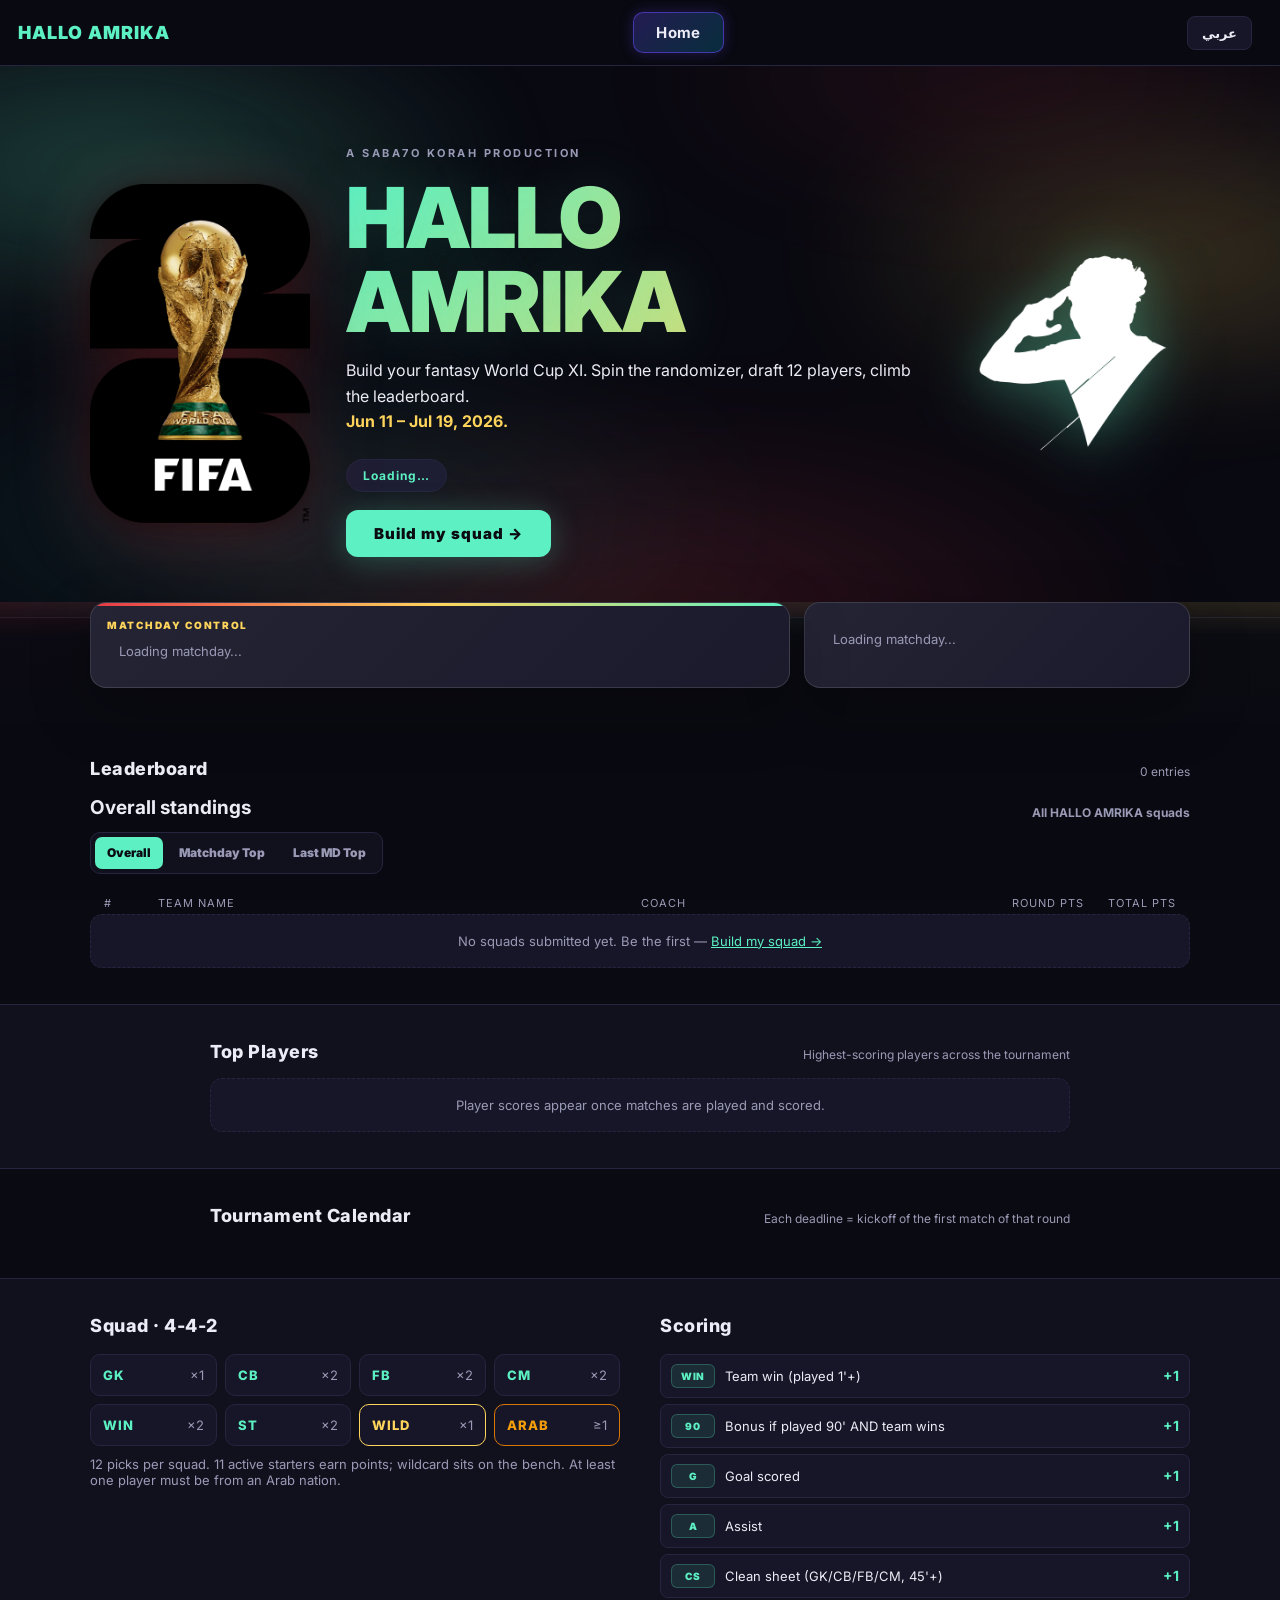
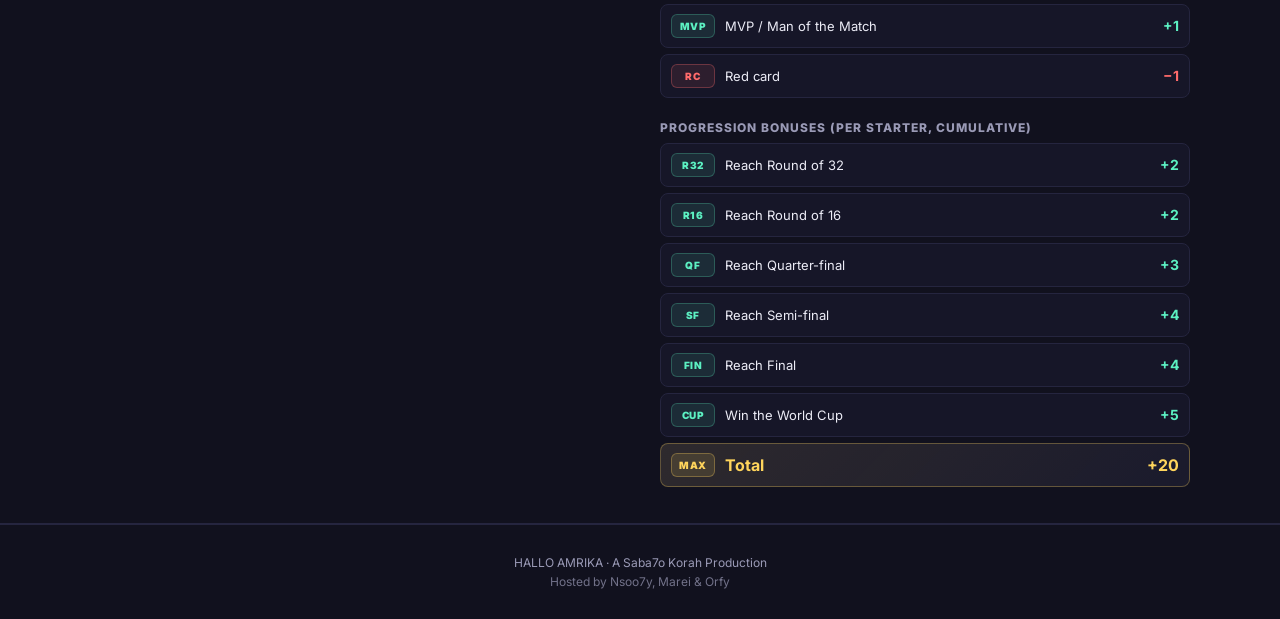
==== commit 223817cb: "Landing: champions banner (winner + top 3) + remove My Team tab - Add #championBanner on the homepag" ====
--- a/index.html
+++ b/index.html
@@ -25,7 +25,7 @@
 <link rel="preconnect" href="https://fonts.googleapis.com" />
 <link rel="preconnect" href="https://fonts.gstatic.com" crossorigin />
 <link href="https://fonts.googleapis.com/css2?family=Inter:wght@400;500;600;700;800;900&display=swap" rel="stylesheet" />
-<link rel="stylesheet" href="styles.css?v=20260626-r32window" />
+<link rel="stylesheet" href="styles.css?v=20260720-final3" />
 </head>
 <body>
 
@@ -38,7 +38,6 @@
   </button>
   <nav class="hdr-tabs">
     <a href="index.html" class="hdr-tab active" data-i18n="tab.home">Home</a>
-    <a href="team.html"  class="hdr-tab"        data-i18n="tab.team">My Team</a>
   </nav>
   <div class="hdr-right">
     <button class="hdr-btn" id="langToggle" title="عربي / English">عربي</button>
@@ -49,6 +48,8 @@
 <div id="lockBanner" data-i18n="lock.banner" style="display:none;background:linear-gradient(90deg,#1a1330,#2a1648);color:#fff;text-align:center;padding:12px 16px;font-size:14px;font-weight:600;border-bottom:1px solid var(--line);">
   🔒 Deadline passed — the site is updating. Check back soon for live standings.
 </div>
+
+<section id="championBanner" class="champ-banner" style="display:none;" aria-live="polite"></section>
 
 <section class="hero">
   <div class="hero-inner hero-split">
@@ -216,7 +217,7 @@
   <div class="footer-sub" data-i18n="footer.line2">Hosted by Nsoo7y, Marei &amp; Orfy</div>
 </footer>
 
-<script type="module" src="js/i18n.js?v=20260709-qf3"></script>
-<script type="module" src="audience.js?v=20260709-qf3"></script>
+<script type="module" src="js/i18n.js?v=20260720-final3"></script>
+<script type="module" src="audience.js?v=20260720-final3"></script>
 </body>
 </html>
--- a/styles.css
+++ b/styles.css
@@ -2102,3 +2102,67 @@
   font-style: italic; white-space: nowrap; max-width: 110px;
   overflow: hidden; text-overflow: ellipsis;
 }
+
+/* ── Champions banner (tournament over) ─────────────────────────────── */
+.champ-banner {
+  position: relative;
+  overflow: hidden;
+  border-bottom: 1px solid var(--line);
+  background:
+    radial-gradient(120% 140% at 50% -20%, rgba(255,213,92,0.22), transparent 60%),
+    linear-gradient(180deg, #17130a 0%, #120f16 100%);
+}
+.champ-inner {
+  max-width: 760px;
+  margin: 0 auto;
+  padding: 30px 20px 34px;
+  text-align: center;
+}
+.champ-eyebrow {
+  font-size: 12px; font-weight: 800; letter-spacing: 0.22em; text-transform: uppercase;
+  color: var(--accent-2);
+  margin-bottom: 10px;
+}
+.champ-nation {
+  display: flex; align-items: center; justify-content: center; gap: 14px;
+  flex-wrap: wrap;
+}
+.champ-nation-name {
+  font-size: clamp(30px, 7vw, 52px); font-weight: 900; letter-spacing: -0.01em;
+  background: linear-gradient(180deg, #fff 0%, #ffe9a8 60%, #f5b942 100%);
+  -webkit-background-clip: text; background-clip: text; -webkit-text-fill-color: transparent;
+  line-height: 1.05;
+}
+.champ-trophy { font-size: clamp(28px, 6vw, 46px); filter: drop-shadow(0 2px 8px rgba(255,213,92,0.5)); }
+.champ-flag { border-radius: 4px; box-shadow: 0 2px 10px rgba(0,0,0,0.5); }
+.champ-sub {
+  margin-top: 6px; color: var(--text-dim); font-size: 14px; font-weight: 600;
+  letter-spacing: 0.04em;
+}
+.champ-divider {
+  height: 1px; width: min(280px, 70%); margin: 20px auto 16px;
+  background: linear-gradient(90deg, transparent, var(--line), transparent);
+}
+.champ-game-title {
+  font-size: 12px; font-weight: 800; letter-spacing: 0.16em; text-transform: uppercase;
+  color: var(--text-dim); margin-bottom: 12px;
+}
+.champ-podium {
+  display: flex; flex-direction: column; gap: 8px;
+  max-width: 420px; margin: 0 auto;
+}
+.champ-podium-row {
+  display: grid; grid-template-columns: 34px 1fr auto; align-items: center; gap: 10px;
+  padding: 10px 14px;
+  background: rgba(255,255,255,0.04);
+  border: 1px solid var(--line); border-radius: 12px;
+}
+.champ-podium-row:first-child {
+  background: linear-gradient(90deg, rgba(255,213,92,0.16), rgba(255,213,92,0.05));
+  border-color: rgba(255,213,92,0.4);
+}
+.champ-medal { font-size: 20px; text-align: center; }
+.champ-team { font-weight: 700; text-align: left; overflow: hidden; text-overflow: ellipsis; white-space: nowrap; }
+.champ-pts { font-weight: 800; color: var(--accent-2); font-variant-numeric: tabular-nums; }
+.champ-pts em { font-style: normal; font-weight: 600; color: var(--text-dim); font-size: 12px; }
+[dir="rtl"] .champ-team { text-align: right; }
